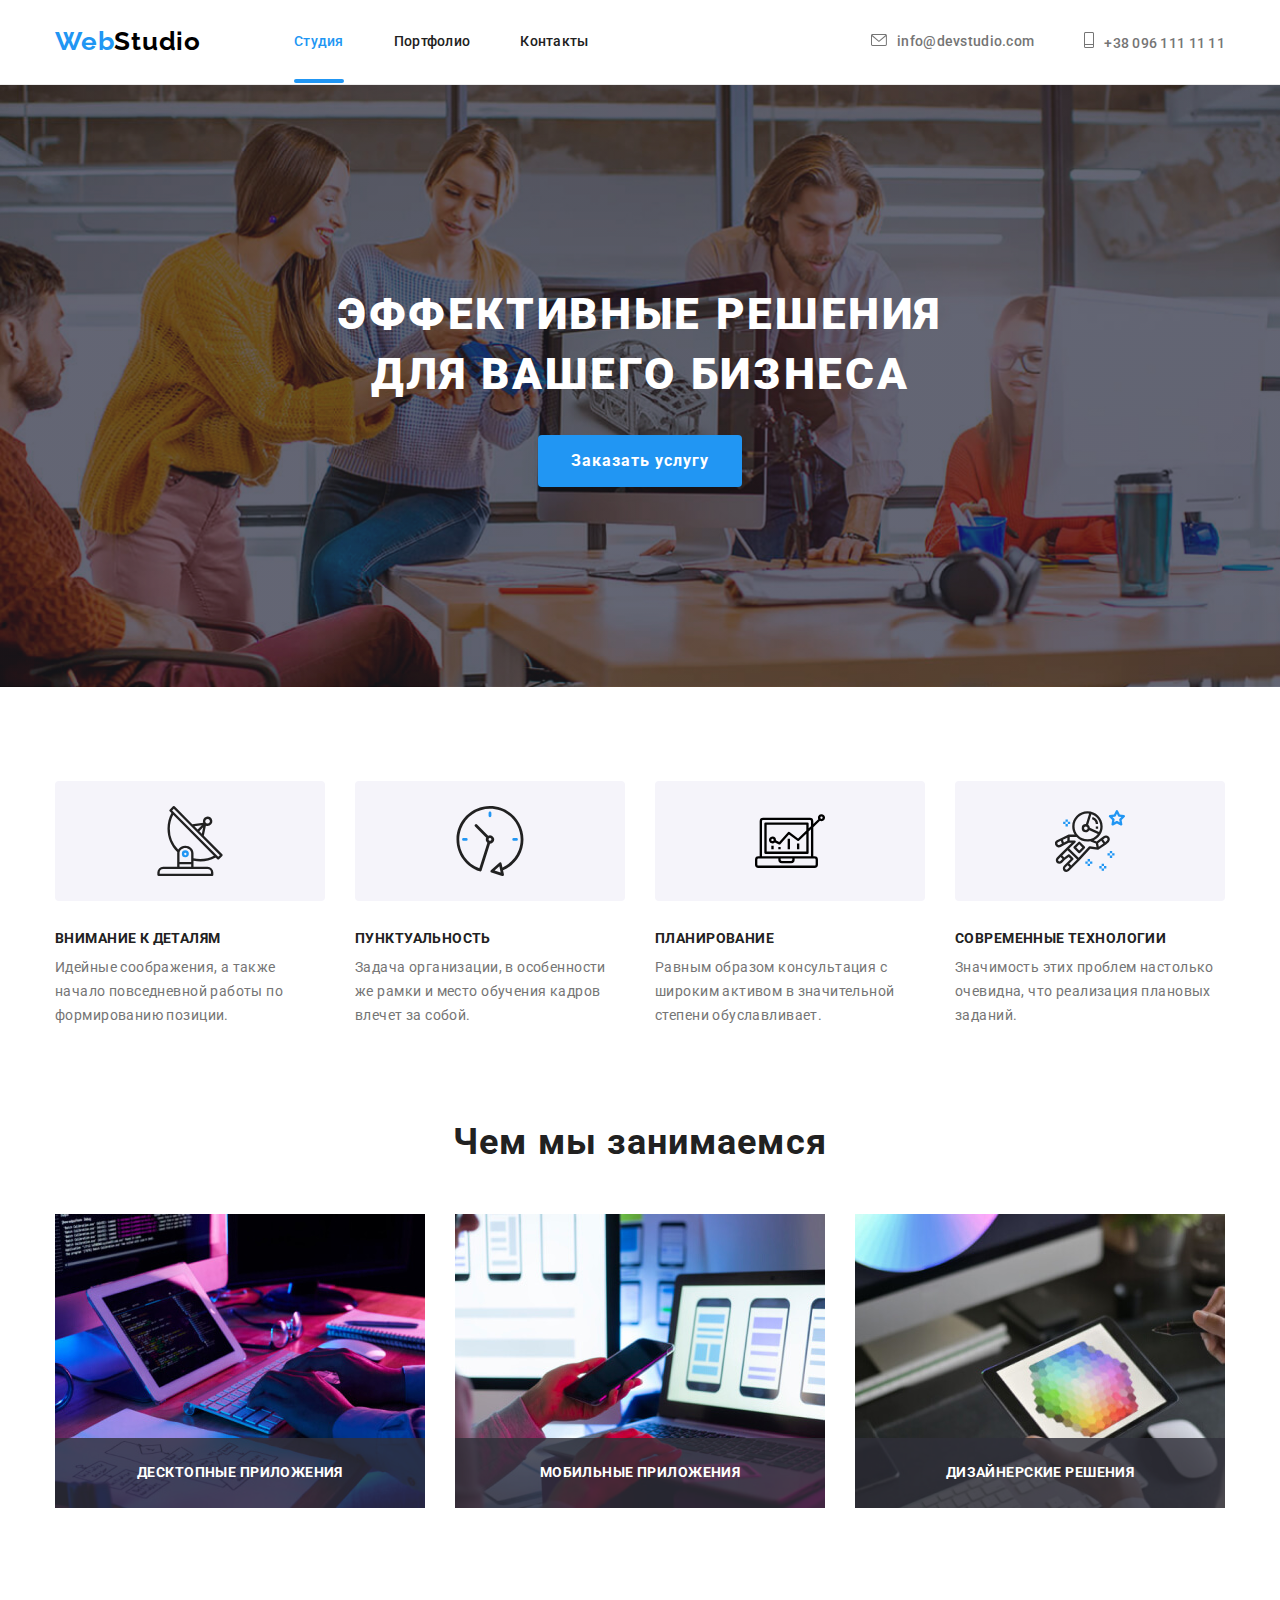
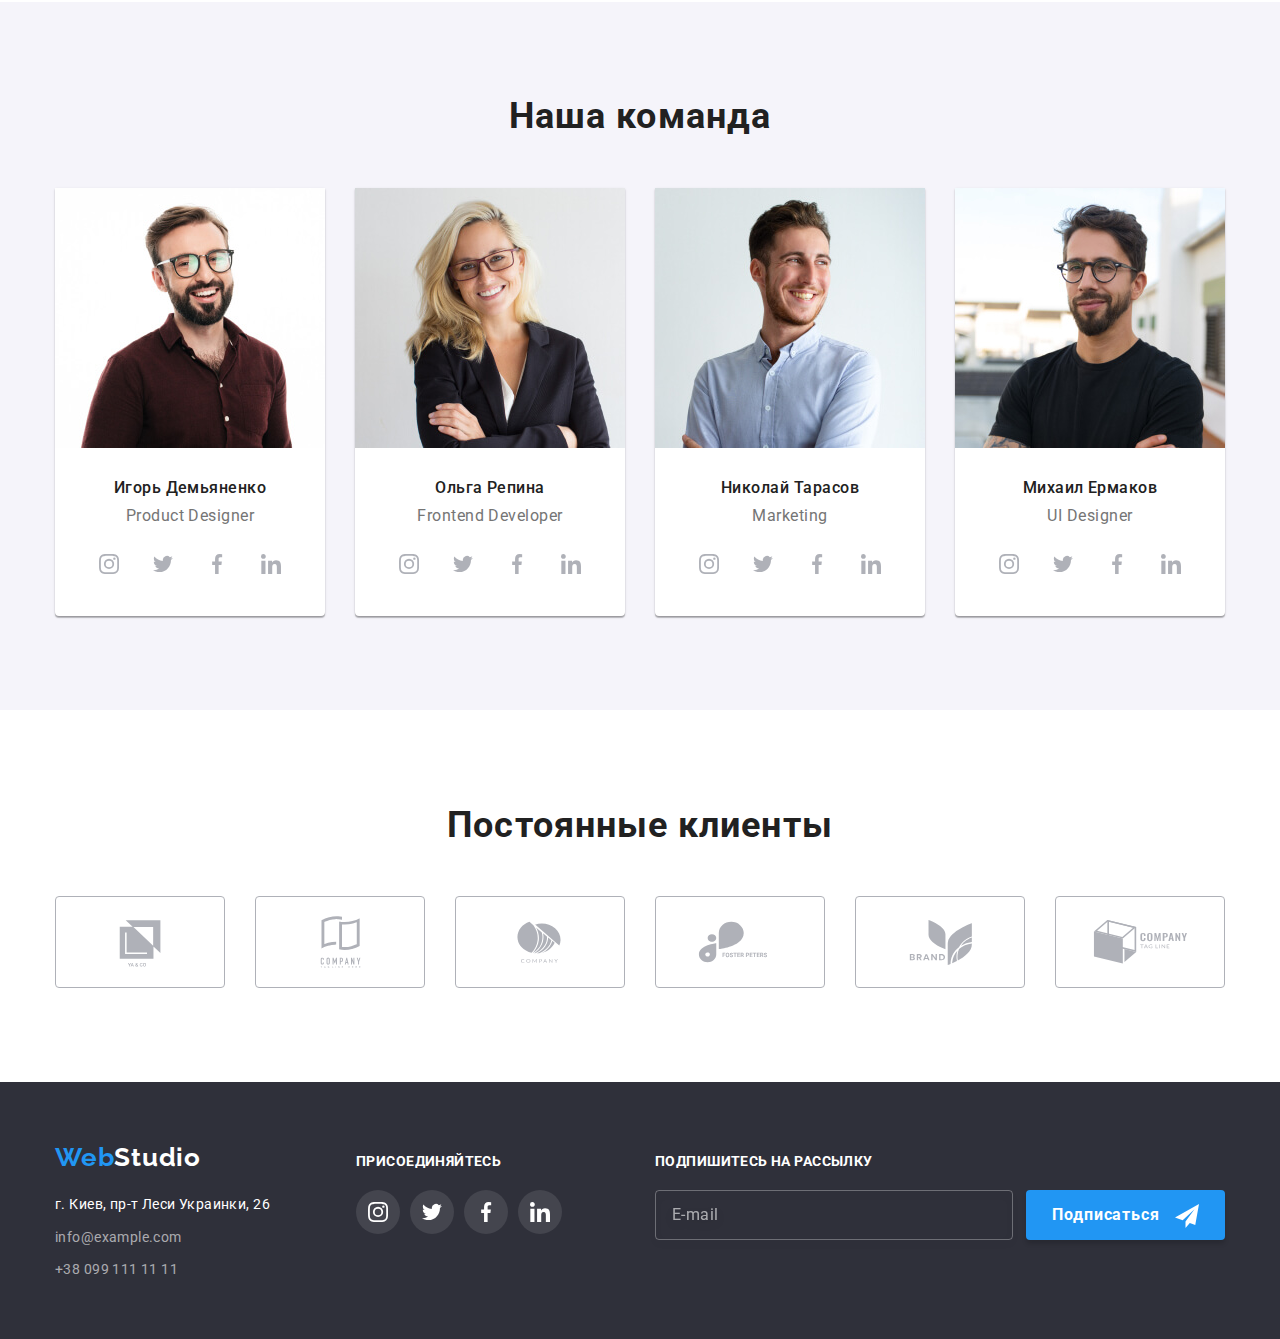
==== index.html @ 51a6082e "Initial commit" ====
<!DOCTYPE html>
<html lang="ru">
  <head>
    <meta charset="UTF-8" />
    <meta http-equiv="X-UA-Compatible" content="IE=edge" />
    <meta name="viewport" content="width=device-width, initial-scale=1.0" />
    <title>Web Studio Главная</title>
    <link
      rel="stylesheet"
      href="https://cdnjs.cloudflare.com/ajax/libs/modern-normalize/1.1.0/modern-normalize.min.css"
    />
    <link
      href="https://fonts.googleapis.com/css2?family=Raleway:wght@700&family=Roboto:wght@400;500;700;900&display=swap"
      rel="stylesheet"
    />
    <link rel="stylesheet" href="./css/styles.css" />
  </head>

  <body class="page">
    <!-- Header -->
    <header class="page-header">
      <div class="container">
        <nav class="header-nav">
          <a href="./index.html" class="logo"
            ><span class="logo-web">Web</span>Studio</a
          >
          <ul class="site-nav list">
            <li class="item">
              <!-- <div class="this-page"> -->
              <a href="./index.html" class="link current">Студия</a>
              <!-- </div> -->
            </li>
            <li class="item">
              <a href="./portfolio.html" class="link">Портфолио</a>
            </li>
            <li class="item"><a href="" class="link">Контакты</a></li>
          </ul>
        </nav>

        <ul class="auth-nav list">
          <li class="item">
            <a href="mailto:info@devstudio.com" class="link">
              <svg class="mail-icon" width="16" height="12">
                <use href="./images/symbol-defs.svg#icon-mail"></use></svg
              >info@devstudio.com</a
            >
          </li>
          <li class="item">
            <a href="tel:+380961111111" class="link"
              ><svg class="phone-icon" width="10" height="16">
                <use href="./images/symbol-defs.svg#icon-phone"></use></svg
              >+38 096 111 11 11</a
            >
          </li>
        </ul>
      </div>
    </header>

    <main>
      <!-- Шапка -->
      <section class="section-page section">
        <div class="container">
          <h1 class="page-title">
            Эффективные решения <br />
            для вашего бизнеса
          </h1>
          <button type="button" class="btn" data-modal-open>
            Заказать услугу
          </button>
        </div>
      </section>

      <!-- Особенности -->
      <section class="features section">
        <div class="container">
          <h2 class="hidden">Особенности</h2>
          <ul class="features-list">
            <li class="features-item">
              <div class="icon">
                <svg class="features-icon" width="70" height="70">
                  <use href="./images/symbol-defs.svg#icon-antenna"></use>
                </svg>
              </div>
              <h3 class="feature-title">Внимание к деталям</h3>
              <p class="feature-text">
                Идейные соображения, а также начало повседневной работы по
                формированию позиции.
              </p>
            </li>
            <li class="features-item">
              <div class="icon">
                <svg class="features-icon" width="70" height="70">
                  <use href="./images/symbol-defs.svg#icon-clock"></use>
                </svg>
              </div>
              <h3 class="feature-title">Пунктуальность</h3>
              <p class="feature-text">
                Задача организации, в особенности же рамки и место обучения
                кадров влечет за собой.
              </p>
            </li>
            <li class="features-item">
              <div class="icon">
                <svg class="features-icon" width="70" height="70">
                  <use href="./images/symbol-defs.svg#icon-diagram"></use>
                </svg>
              </div>
              <h3 class="feature-title">Планирование</h3>
              <p class="feature-text">
                Равным образом консультация с широким активом в значительной
                степени обуславливает.
              </p>
            </li>
            <li class="features-item">
              <div class="icon">
                <svg class="features-icon" width="70" height="70">
                  <use href="./images/symbol-defs.svg#icon-astronaut"></use>
                </svg>
              </div>
              <h3 class="feature-title">Современные технологии</h3>
              <p class="feature-text">
                Значимость этих проблем настолько очевидна, что реализация
                плановых заданий.
              </p>
            </li>
          </ul>
        </div>
      </section>

      <!-- Чем мы занимаемся -->
      <section class="work section">
        <div class="container">
          <h2 class="section-title">Чем мы занимаемся</h2>
          <ul class="work-list">
            <li class="work-item">
              <img
                src="./images/box1.jpg"
                alt="пишем код"
                width="370"
                height="294"
              />
              <div class="work-text">
                <p>Десктопные приложения</p>
              </div>
            </li>
            <li class="work-item">
              <img
                src="./images/box2.jpg"
                alt="сидим в телефоне"
                width="370"
                height="294"
              />
              <div class="work-text">
                <p>Мобильные приложения</p>
              </div>
            </li>
            <li class="work-item">
              <img
                src="./images/box3.jpg"
                alt="рисуем"
                width="370"
                height="294"
              />
              <div class="work-text">
                <p>Дизайнерские решения</p>
              </div>
            </li>
          </ul>
        </div>
      </section>

      <!-- Наша команда -->
      <section class="team section">
        <div class="container">
          <h2 class="section-title">Наша команда</h2>
          <ul class="team-list">
            <li class="team-item">
              <img
                src="./images/igor.jpg"
                alt="Игорь Демьяненко"
                width="270"
                height="260"
              />
              <h3 class="team-title">Игорь Демьяненко</h3>
              <p class="team-text">Product Designer</p>
              <ul class="social-links">
                <li class="social-network">
                  <a class="social-network-link" href=""
                    ><svg class="social-icon" width="20" height="20">
                      <use
                        href="./images/symbol-defs.svg#icon-instagram"
                      ></use></svg
                  ></a>
                </li>
                <li class="social-network">
                  <a class="social-network-link" href=""
                    ><svg class="social-icon" width="20" height="20">
                      <use
                        href="./images/symbol-defs.svg#icon-twitter"
                      ></use></svg
                  ></a>
                </li>
                <li class="social-network">
                  <a class="social-network-link" href=""
                    ><svg class="social-icon" width="20" height="20">
                      <use
                        href="./images/symbol-defs.svg#icon-facebook"
                      ></use></svg
                  ></a>
                </li>
                <li class="social-network">
                  <a class="social-network-link" href=""
                    ><svg class="social-icon" width="20" height="20">
                      <use
                        href="./images/symbol-defs.svg#icon-linkedin"
                      ></use></svg
                  ></a>
                </li>
              </ul>
            </li>
            <li class="team-item">
              <img
                src="./images/olga.jpg"
                alt="Ольга Репина"
                width="270"
                height="260"
              />
              <h3 class="team-title">Ольга Репина</h3>
              <p class="team-text">Frontend Developer</p>
              <ul class="social-links">
                <li class="social-network">
                  <a class="social-network-link" href=""
                    ><svg class="social-icon" width="20" height="20">
                      <use
                        href="./images/symbol-defs.svg#icon-instagram"
                      ></use></svg
                  ></a>
                </li>
                <li class="social-network">
                  <a class="social-network-link" href=""
                    ><svg class="social-icon" width="20" height="20">
                      <use
                        href="./images/symbol-defs.svg#icon-twitter"
                      ></use></svg
                  ></a>
                </li>
                <li class="social-network">
                  <a class="social-network-link" href=""
                    ><svg class="social-icon" width="20" height="20">
                      <use
                        href="./images/symbol-defs.svg#icon-facebook"
                      ></use></svg
                  ></a>
                </li>
                <li class="social-network">
                  <a class="social-network-link" href=""
                    ><svg class="social-icon" width="20" height="20">
                      <use
                        href="./images/symbol-defs.svg#icon-linkedin"
                      ></use></svg
                  ></a>
                </li>
              </ul>
            </li>
            <li class="team-item">
              <img
                src="./images/nikolay.jpg"
                alt="Николай Тарасов"
                width="270"
                height="260"
              />
              <h3 class="team-title">Николай Тарасов</h3>
              <p class="team-text">Marketing</p>
              <ul class="social-links">
                <li class="social-network">
                  <a class="social-network-link" href=""
                    ><svg class="social-icon" width="20" height="20">
                      <use
                        href="./images/symbol-defs.svg#icon-instagram"
                      ></use></svg
                  ></a>
                </li>
                <li class="social-network">
                  <a class="social-network-link" href=""
                    ><svg class="social-icon" width="20" height="20">
                      <use
                        href="./images/symbol-defs.svg#icon-twitter"
                      ></use></svg
                  ></a>
                </li>
                <li class="social-network">
                  <a class="social-network-link" href=""
                    ><svg class="social-icon" width="20" height="20">
                      <use
                        href="./images/symbol-defs.svg#icon-facebook"
                      ></use></svg
                  ></a>
                </li>
                <li class="social-network">
                  <a class="social-network-link" href=""
                    ><svg class="social-icon" width="20" height="20">
                      <use
                        href="./images/symbol-defs.svg#icon-linkedin"
                      ></use></svg
                  ></a>
                </li>
              </ul>
            </li>
            <li class="team-item">
              <img
                src="./images/mihail.jpg"
                alt="Михаил Ермаков"
                width="270"
                height="260"
              />
              <h3 class="team-title">Михаил Ермаков</h3>
              <p class="team-text">UI Designer</p>
              <ul class="social-links">
                <li class="social-network">
                  <a class="social-network-link" href=""
                    ><svg class="social-icon" width="20" height="20">
                      <use
                        href="./images/symbol-defs.svg#icon-instagram"
                      ></use></svg
                  ></a>
                </li>
                <li class="social-network">
                  <a class="social-network-link" href=""
                    ><svg class="social-icon" width="20" height="20">
                      <use
                        href="./images/symbol-defs.svg#icon-twitter"
                      ></use></svg
                  ></a>
                </li>
                <li class="social-network">
                  <a class="social-network-link" href=""
                    ><svg class="social-icon" width="20" height="20">
                      <use
                        href="./images/symbol-defs.svg#icon-facebook"
                      ></use></svg
                  ></a>
                </li>
                <li class="social-network">
                  <a class="social-network-link" href=""
                    ><svg class="social-icon" width="20" height="20">
                      <use
                        href="./images/symbol-defs.svg#icon-linkedin"
                      ></use></svg
                  ></a>
                </li>
              </ul>
            </li>
          </ul>
        </div>
      </section>

      <!-- Постоянные клиенты -->
      <section class="client-section section">
        <h2 class="client-title">Постоянные клиенты</h2>
        <div class="container">
          <ul class="client-list">
            <li class="client-item">
              <a class="client-link" href=""
                ><svg class="client-icon" width="106" height="60">
                  <use href="./images/symbol-defs.svg#icon-company1"></use></svg
              ></a>
            </li>
            <li class="client-item">
              <a class="client-link" href=""
                ><svg class="client-icon" width="106" height="60">
                  <use href="./images/symbol-defs.svg#icon-company2"></use></svg
              ></a>
            </li>
            <li class="client-item">
              <a class="client-link" href=""
                ><svg class="client-icon" width="106" height="60">
                  <use href="./images/symbol-defs.svg#icon-company3"></use></svg
              ></a>
            </li>
            <li class="client-item">
              <a class="client-link" href=""
                ><svg class="client-icon" width="106" height="60">
                  <use href="./images/symbol-defs.svg#icon-company4"></use></svg
              ></a>
            </li>
            <li class="client-item">
              <a class="client-link" href=""
                ><svg class="client-icon" width="106" height="60">
                  <use href="./images/symbol-defs.svg#icon-company5"></use></svg
              ></a>
            </li>
            <li class="client-item">
              <a class="client-link" href=""
                ><svg class="client-icon" width="106" height="60">
                  <use href="./images/symbol-defs.svg#icon-company6"></use></svg
              ></a>
            </li>
          </ul>
        </div>
      </section>
    </main>

    <!-- Подвал -->
    <footer class="footer">
      <div class="container">
        <div class="footer-adress">
          <div class="footer-adress-flex">
            <a href="./index.html" class="footer-logo"
              ><span class="footer-web">Web</span>Studio</a
            >
            <address>
              <ul class="adress list">
                <li class="footer-item">
                  <a
                    href="https://goo.gl/maps/uQ3FQytNNfjHDWSS6"
                    class="adress-link"
                    target="_blank"
                    >г. Киев, пр-т Леси Украинки, 26</a
                  >
                </li>
                <li class="footer-item">
                  <a href="mailto:info@example.com" class="contact-link"
                    >info@example.com
                  </a>
                </li>
                <li class="footer-item">
                  <a href="tel:+380991111111" class="contact-link"
                    >+38 099 111 11 11</a
                  >
                </li>
              </ul>
            </address>
          </div>
          <!-- Соцсети -->
          <div class="footer-social-network">
            <p class="footer-social-text">Присоединяйтесь</p>
            <ul class="footer-social-list">
              <li class="footer-social-item">
                <a class="footer-social-link" href=""
                  ><svg class="footer-social-icon" width="20" height="20">
                    <use
                      href="./images/symbol-defs.svg#icon-instagram"
                    ></use></svg
                ></a>
              </li>
              <li class="footer-social-item">
                <a class="footer-social-link" href=""
                  ><svg class="footer-social-icon" width="20" height="20">
                    <use
                      href="./images/symbol-defs.svg#icon-twitter"
                    ></use></svg
                ></a>
              </li>
              <li class="footer-social-item">
                <a class="footer-social-link" href=""
                  ><svg class="footer-social-icon" width="20" height="20">
                    <use
                      href="./images/symbol-defs.svg#icon-facebook"
                    ></use></svg
                ></a>
              </li>
              <li class="footer-social-item">
                <a class="footer-social-link" href=""
                  ><svg class="footer-social-icon" width="20" height="20">
                    <use
                      href="./images/symbol-defs.svg#icon-linkedin"
                    ></use></svg
                ></a>
              </li>
            </ul>
          </div>
          <!-- Подписка -->
          <div class="footer-subscription">
            <p class="footer-subscription-text">Подпишитесь на рассылку</p>
            <form class="footer-subscription-form" name="subscription_form">
              <label>
                <input
                  class="footer-subscription-email"
                  type="email"
                  name="email"
                  placeholder="E-mail"
                />
              </label>
              <button class="footer-subscription-btn button" type="submit">
                Подписаться
                <svg class="icon-subscribe" width="24" height="24">
                  <use
                    href="./images/modalka-icons.svg#icon-icon-subscribe"
                  ></use>
                </svg>
              </button>
            </form>
          </div>
        </div>
      </div>
    </footer>
    <!-- Модальное окно -->
    <div class="backdrop is-hidden" data-modal>
      <div class="modal">
        <button type="button" class="modal-btn" data-modal-close>
          <svg class="close-button" width="11" height="11">
            <use href="./images/symbol-defs-modal.svg#icon-modal-close"></use>
          </svg>
        </button>
        <!-- Контент модального окна -->
        <div class="modal-content">
          <h2 class="modal-content-title">
            Оставьте свои данные, мы вам перезвоним
          </h2>
          <form class="form-modal" name="signup_form">
            <label class="form-label">
              <span class="form-title">Имя</span>
              <div class="form-field">
                <input class="form-input" type="text" name="name" />
                <svg class="icon-input" width="18" height="18">
                  <use href="./images/modalka-icons.svg#icon-person"></use>
                </svg>
              </div>
            </label>
            <label class="form-label">
              <span class="form-title">Телефон</span>
              <div class="form-field">
                <input class="form-input" type="tel" name="phone" />
                <svg class="icon-input" width="18" height="18">
                  <use href="./images/modalka-icons.svg#icon-telephone"></use>
                </svg>
              </div>
            </label>
            <label class="form-label">
              <span class="form-title">Почта</span>
              <div class="form-field">
                <input class="form-input" type="email" name="email" />
                <svg class="icon-input" width="18" height="18">
                  <use href="./images/modalka-icons.svg#icon-email"></use>
                </svg>
              </div>
            </label>
            <label class="form-label comment">
              <span class="form-title">Комментарий</span>
              <div class="form-field">
                <textarea
                  class="form-input textarea"
                  name="comment"
                  placeholder="Введите текст"
                ></textarea>
              </div>
            </label>
            <label class="form-accept accept">
              <input
                class="checkbox visually-hidden"
                type="checkbox"
                name="accept"
              />
              <span class="fake">
                <svg class="checkbox-icon" width="16" height="15">
                  <use href="./images/modalka-icons.svg#icon-icon-check"></use>
                </svg>
              </span>

              <span class="agreement-form"
                >Соглашаюсь с рассылкой и принимаю
                <a class="agreement-link" href="">Условия договора</a></span
              >
            </label>
            <button class="form-button button" type="submit">Отправить</button>
          </form>
        </div>
      </div>
    </div>

    <!-- Скрипт для модального окна -->
    <script src="./js/modal.js"></script>
  </body>
</html>
---- css/styles.css ----
:root {
  --primery-text-color: #212121;
  --title-text-color: #757575;
  --accent-text: #2196f3;
  --primary-white-color: #ffffff;
  --secondary-bc-color: #2f303a;
  --bc-color-team-and-filter: #f5f4fa;
  --border-color: #eeeeee;
  --border-bottom-header-color: #ececec;
  --contact-link-footer: rgba(255, 255, 255, 0.6);
  --color-web-studio: #000000;
}

/* Глобальный сброс margin and padding */
h1,
h2,
h3,
h4,
h5,
h6,
ul,
p {
  padding: 0;
  margin: 0;
}

/* Убираем точки рядом со списками */
ul {
  list-style: none;
}

img {
  display: block;
  max-width: 100%;
  height: auto;
}

a {
  text-decoration: none;
}

.page {
  font-family: "Roboto", sans-serif;
  background-color: var(--primary-white-color);
  color: var(--primery-text-color);
}

.container {
  width: 1200px;
  padding-left: 15px;
  padding-right: 15px;
  margin-left: auto;
  margin-right: auto;
}

.page-header {
  border-bottom: 1px solid var(--border-bottom-header-color);
}

.page-header .container {
  display: flex;
  justify-content: space-between;
}

.list {
  list-style: none;
}

.section {
  padding-top: 94px;
  padding-bottom: 94px;
}

/* Лого сайта*/
.logo {
  padding-top: 24px;
  padding-bottom: 25px;
  margin-right: 93px;
  align-items: center;

  font-family: "Raleway";
  font-weight: 700;
  font-size: 26px;
  line-height: 1.19;
  letter-spacing: 0.03em;
  color: var(--color-web-studio);
  text-decoration: none;
  text-align: center;
}

.logo-web {
  color: var(--accent-text);
}

/* Навигация сайта */
.link {
  font-weight: 500;
  font-size: 14px;
  line-height: 1.14;
  letter-spacing: 0.02em;
  text-decoration: none;
}

.site-nav {
  display: flex;
}

.site-nav .link {
  color: var(--primery-text-color);
}

.site-nav .link:hover,
.site-nav .link:focus {
  color: var(--accent-text);
  fill: var(--accent-text);
}

.site-nav .link.current {
  color: var(--accent-text);
}

/* .this-page {
  position: relative;
  display: block;
} */
.site-nav .item {
  position: relative;
}

.link.current::after {
  /* display: inline-block; */
  content: "";
  position: absolute;
  background-color: var(--accent-text);
  bottom: -1px;
  left: 0px;
  width: 100%;
  height: 4px;
  border-radius: 2px;
}

/* Auth-nav */
.auth-nav .link {
  color: var(--title-text-color);
  fill: var(--title-text-color);
}

.auth-nav {
  margin-left: auto;
}

.auth-nav .link:hover,
.auth-nav .link:focus {
  color: var(--accent-text);
  fill: var(--accent-text);
}

.header-nav,
.auth-nav {
  display: flex;
  align-items: center;
}

.site-nav .link,
.auth-nav .link {
  display: block;
  padding-top: 32px;
  padding-bottom: 32px;
  transition: color 250ms cubic-bezier(0.4, 0, 0.2, 1);
}

.site-nav .item:not(:last-child),
.auth-nav .item:not(:last-child) {
  margin-right: 50px;
}

.mail-icon {
  margin-right: 10px;
  content: "";
  height: 100%;
  background-size: contain;
  align-items: center;
  justify-content: center;
}

.phone-icon {
  margin-right: 10px;
  content: "";
  height: 100%;
  background-size: contain;
  align-items: center;
  justify-content: center;
}

/* Шапка */
.section-page {
  min-height: 600px;
  padding-top: 200px;
  padding-bottom: 200px;
  margin-left: auto;
  margin-right: auto;
  display: flex;
  align-items: center;

  background-image: linear-gradient(rgba(47, 48, 58, 0.4),
      rgba(47, 48, 58, 0.4)),
    url("../images/hero.jpg");
  background-size: cover;
  background-repeat: no-repeat;
  background-position: center;

  background-color: var(--secondary-bc-color);
  text-align: center;
}

/* .section-page.section {
  padding-top: 0;
  padding-bottom: 0;
  display: flex;
  align-items: center;
} */

.page-title {
  margin-bottom: 30px;
  margin-left: auto;
  margin-right: auto;
  max-width: 696px;
  font-weight: 900;
  font-size: 44px;
  line-height: 1.36;
  text-align: center;
  letter-spacing: 0.06em;
  text-transform: uppercase;
  color: var(--primary-white-color);
}

/* Кнопка */
button {
  font-family: inherit;
  cursor: pointer;
}

.btn {
  padding: 10px 32px;
  display: inline-block;
  border: 1px solid transparent;
  border-radius: 4px;
  align-items: center;

  font-weight: 700;
  font-size: 16px;
  line-height: 1.87;
  text-align: center;
  letter-spacing: 0.06em;
  color: var(--primary-white-color);
  background-color: var(--accent-text);
  box-shadow: 0px 4px 4px rgba(0, 0, 0, 0.15);

  transition: background-color 250ms cubic-bezier(0.4, 0, 0.2, 1),
    color 250ms cubic-bezier(0.4, 0, 0.2, 1),
    box-shadow 250ms cubic-bezier(0.4, 0, 0.2, 1);
}

.btn:hover,
.btn:focus {
  background-color: var(--primary-white-color);
  color: var(--accent-text);
}

/* Modal */

.backdrop {
  position: fixed;
  width: 100vw;
  height: 100vh;

  background-color: rgba(0, 0, 0, 0.2);
  visibility: visible;

  top: 0;
  left: 0;
  transform: scale(1);
  transition: opacity 250ms cubic-bezier(0.4, 0, 0.2, 1),
    visibility 250ms cubic-bezier(0.4, 0, 0.2, 1);
}

.backdrop.is-hidden {
  visibility: hidden;
  opacity: 0;
  pointer-events: none;
}

.backdrop.is-hidden .modal {
  transform: translate(-50%, -50%) scale(0);
}

.modal {
  position: absolute;
  left: 50%;
  top: 50%;
  transform: translate(-50%, -50%) scale(1);
  max-width: 528px;
  max-height: 581px;
  padding: 40px;
  background-color: var(--primary-white-color);
  box-shadow: 0px 1px 3px rgba(0, 0, 0, 0.12), 0px 1px 1px rgba(0, 0, 0, 0.14),
    0px 2px 1px rgba(0, 0, 0, 0.2);
  border-radius: 4px;
  transition: opacity 250ms cubic-bezier(0.4, 0, 0.2, 1),
    transform 250ms cubic-bezier(0.4, 0, 0.2, 1);
}

.modal-btn {
  position: absolute;
  display: flex;
  width: 30px;
  height: 30px;
  align-items: center;
  justify-content: center;
  border: 1px solid rgba(0, 0, 0, 0.1);
  border-radius: 50%;
  padding: 0;
  background-color: transparent;
  right: 8px;
  top: 8px;
  cursor: pointer;
}

.close-button {
  display: block;
  width: 18px;
  height: 18px;
}

.close-button:hover,
.close-button:focus {
  fill: var(--accent-text);
}

/* Контент модального окна */
.visually-hidden {
  position: absolute;
  white-space: nowrap;
  width: 1px;
  height: 1px;
  overflow: hidden;
  border: 0;
  padding: 0;
  clip: rect(0 0 0 0);
  clip-path: inset(50%);
  margin: -1px;
}

.modal-content-title {
  font-weight: 700;
  font-size: 20px;
  line-height: 1.15;
  text-align: center;
  letter-spacing: 0.03em;
  color: var(--primery-text-color);
  margin-bottom: 12px;
}

.form-title {
  display: block;
  margin-bottom: 4px;
  font-weight: 400;
  font-size: 12px;
  line-height: 1.16;
  letter-spacing: 0.01em;
  color: var(--title-text-color);
}

.form-label {
  position: relative;
  display: block;
  margin-bottom: 10px;
  font-size: 14px;
}

.form-field {
  position: relative;
}

.form-field .form-input {
  width: 100%;
  height: 40px;
  color: inherit;
  border: 1px solid rgba(33, 33, 33, 0.2);
  border-radius: 4px;
  outline: none;
  padding-left: 42px;
}

.form-input:hover,
.form-input:focus {
  border-color: var(--accent-text);
}

.form-input:hover+.icon-input,
.form-input:focus+.icon-input {
  fill: var(--accent-text);
}

.icon-input {
  position: absolute;
  top: 50%;
  left: 12px;
  transform: translateY(-50%);
  fill: #212121;
}

.form-input.textarea {
  padding: 12px 16px;
}

.textarea {
  min-height: 120px;
  padding: 12px 16px;
  resize: none;
}

.form-label.comment {
  margin-bottom: 20px;
}

.textarea::placeholder {
  font-weight: 400;
  font-size: 12px;
  line-height: 1.16;
  letter-spacing: 0.01em;
  color: rgba(117, 117, 117, 0.5);
}

.agreement-form {
  font-weight: 400;
  font-size: 14px;
  line-height: 1.71;
  color: #757575;
  margin-left: 4px;
  /* margin-right: 4px; */
}

.form-accept {
  position: relative;
  display: block;
  margin-left: 15px;
}

.agreement-link {
  font-weight: 400;
  font-size: 14px;
  line-height: 1.71;
  color: var(--accent-text);
  text-decoration: underline;
}

.form-button {
  display: flex;
  align-items: center;
  justify-content: center;

  width: 200px;
  height: 50px;
  background-color: #2196f3;
  box-shadow: 0px 4px 4px rgba(0, 0, 0, 0.15);
  border-radius: 4px;
  border: 1px solid transparent;
  margin: 0 auto;
  padding: 10px 55px;
  font-weight: 700;
  font-size: 16px;
  line-height: 1.87;
  align-items: center;
  text-align: center;
  letter-spacing: 0.06em;
  color: var(--primary-white-color);
  margin-top: 30px;
  transition: background-color 250ms cubic-bezier(0.4, 0, 0.2, 1);
}

.form-button:hover,
.form-button:focus {
  background-color: #188ce8;
}

.fake {
  display: inline-flex;
  width: 16px;
  height: 15px;
  background-color: var(--primary-white-color);
  border: 2px solid var(--color-web-studio);
  border-radius: 2px;
  justify-content: center;
  align-items: center;
  transition: background-color 250ms cubic-bezier(0.4, 0, 0.2, 1),
    border 250ms cubic-bezier(0.4, 0, 0.2, 1);
}

.checkbox:checked+.fake {
  background-color: var(--accent-text);
  border: 2px solid var(--accent-text);
}

.checkbox-icon {
  fill: var(--primary-white-color);
  border-radius: 2px;
  transition: background-color 250ms cubic-bezier(0.4, 0, 0.2, 1),
    fill 250ms cubic-bezier(0.4, 0, 0.2, 1);
}

.checkbox:checked+.checkbox-icon {
  background-color: var(--accent-text);
  border-color: var(--accent-text);
  fill: var(--primary-white-color);
  border-width: 2px;
}

/* Особенности */
.features {
  padding-bottom: 0;
}

.hidden {
  /* display: none; */
  position: absolute;
  white-space: nowrap;
  width: 1px;
  height: 1px;
  overflow: hidden;
  border: 0;
  padding: 0;
  clip: rect(0 0 0 0);
  clip-path: inset(50%);
  margin: -1px;
}

.features-list {
  display: flex;
}

.features-item {
  max-width: 270px;
}

.features-item:not(:last-child) {
  margin-right: 30px;
}

.feature-title {
  margin-bottom: 10px;

  font-weight: 700;
  font-size: 14px;
  line-height: 1.14;
  letter-spacing: 0.03em;
  text-transform: uppercase;
  color: var(--primery-text-color);
}

.feature-text {
  font-weight: 400;
  font-size: 14px;
  line-height: 1.71;
  letter-spacing: 0.03em;
  color: var(--title-text-color);
}

.icon {
  display: flex;
  align-items: center;
  justify-content: center;
  width: 270px;
  height: 120px;
  background-color: #f5f4fa;
  margin-bottom: 30px;
  border-radius: 4px;
}

/* Чем мы занимаемся */
.work {
  align-items: center;
}

.work-list {
  display: flex;
  justify-content: space-around;
}

.work-item:not(:last-child) {
  margin-right: 30px;
}

.section-title {
  margin-bottom: 50px;

  font-weight: 700;
  font-size: 36px;
  line-height: 1.16;
  text-align: center;
  letter-spacing: 0.03em;
  color: var(--primery-text-color);
}

.work-item {
  position: relative;
}

.work-text {
  position: absolute;
  display: flex;
  align-items: center;
  justify-content: center;
  padding-top: 27px;
  padding-bottom: 27px;

  left: 0;
  bottom: 0;

  width: 100%;
  height: 70px;

  font-weight: 700;
  font-size: 14px;
  line-height: 1.14;
  text-align: center;
  letter-spacing: 0.03em;
  text-transform: uppercase;
  color: var(--primary-white-color);
  background: rgba(47, 48, 58, 0.8);
}

/* Команда */
.team {
  background-color: var(--bc-color-team-and-filter);
}

.team-list {
  display: flex;
}

.team-item:not(:last-child) {
  margin-right: 30px;
}

.team-item {
  padding-bottom: 30px;
  background-color: var(--primary-white-color);
  box-shadow: 0px 1px 3px rgba(0, 0, 0, 0.12), 0px 1px 1px rgba(0, 0, 0, 0.14),
    0px 2px 1px rgba(0, 0, 0, 0.2);
  border-radius: 0px 0px 4px 4px;
}

.team-title {
  margin-top: 30px;
  margin-bottom: 10px;

  font-weight: 500;
  font-size: 16px;
  line-height: 1.19;
  text-align: center;
  letter-spacing: 0.03em;
  color: var(--primery-text-color);
}

.team-text {
  font-weight: 400;
  font-size: 16px;
  line-height: 1.18;
  text-align: center;
  letter-spacing: 0.03em;
  color: var(--title-text-color);
}

.social-links {
  display: flex;
  justify-content: center;
  margin-top: 16px;
}

.social-network {
  width: 44px;
  height: 44px;
}

.social-icon {
  display: block;
  fill: currentColor;
}

.social-links .social-network:not(:last-child) {
  margin-right: 10px;
}

.social-network-link {
  display: flex;
  width: 44px;
  height: 44px;
  border-radius: 50%;
  height: 100%;
  background-color: var(--primary-white-color);
  color: #afb1b8;
  justify-content: center;
  align-items: center;
  transition: background-color 250ms cubic-bezier(0.4, 0, 0.2, 1),
    fill 250ms cubic-bezier(0.4, 0, 0.2, 1);
}

.social-network-link:hover,
.social-network-link:focus {
  background-color: var(--accent-text);
  color: #ffffff;
}

/* Clients */
.client-title {
  margin-bottom: 50px;
  font-weight: 700;
  font-size: 36px;
  line-height: 1.17;
  text-align: center;
  letter-spacing: 0.03em;
  color: var(--primery-text-color);
}

.client-list {
  display: flex;
  justify-content: space-between;
  align-items: center;
}

.client-item {
  width: 170px;
  height: 92px;
}

.client-item:not(:last-child) {
  margin-right: 30px;
}

.client-link {
  padding: 16px 32px;
  display: block;
  width: 170px;
  height: 92px;
  color: #afb1b8;
  border: 1px solid #afb1b8;
  border-radius: 4px;

  transition: background-color 250ms cubic-bezier(0.4, 0, 0.2, 1),
    fill 250ms cubic-bezier(0.4, 0, 0.2, 1),
    border 250ms cubic-bezier(0.4, 0, 0.2, 1);
}

.client-link:hover,
.client-link:focus {
  color: var(--accent-text);
  border-color: var(--accent-text);
}

.client-icon {
  fill: currentColor;
}

/* PORTFOLIO */
.portfolio {
  background-color: var(--primary-white-color);
}

.filters {
  display: flex;
  justify-content: center;
  margin-bottom: 50px;
}

.filter-item:not(:last-child) {
  margin-right: 8px;
}

.filter-button {
  padding: 6px 22px;
  display: inline-block;
  min-width: 73px;
  border-radius: 4px;
  border: none;

  font-family: "Roboto", sans-serif;
  font-weight: 500;
  font-size: 16px;
  line-height: 1.63;
  letter-spacing: 0.03em;
  background-color: var(--bc-color-team-and-filter);
  color: var(--primery-text-color);
  transition: background-color 250ms cubic-bezier(0.4, 0, 0.2, 1),
    color 250ms cubic-bezier(0.4, 0, 0.2, 1),
    box-shadow 250ms cubic-bezier(0.4, 0, 0.2, 1);
}

.filter-button:hover,
.filter-button:focus {
  background-color: var(--accent-text);
  color: var(--primary-white-color);
}

.portfolio-work {
  display: flex;
  flex-wrap: wrap;
}

.portfolio-work-item:not(:nth-child(3n)) {
  margin-right: 30px;
}

.portfolio-work-item:not(:nth-last-child(-n + 3)) {
  margin-bottom: 30px;
}

.portfolio-work-item:focus,
.portfolio-work-item:hover {
  box-shadow: 0px 1px 1px rgba(0, 0, 0, 0.12), 0px 4px 4px rgba(0, 0, 0, 0.06),
    1px 4px 6px rgba(0, 0, 0, 0.16);
  color: #000000;
}

.portfolio-work-link {
  color: inherit;
}

.portfolio-work-title {
  margin-bottom: 4px;

  font-weight: 700;
  font-size: 18px;
  line-height: 2;
  letter-spacing: 0.06em;
  color: var(--primery-text-color);
}

.portfolio-border {
  padding: 20px 24px;
  border: 1px solid var(--border-color);
  border-top: 0;
}

.portfolio-work-text {
  font-weight: 400;
  font-size: 16px;
  line-height: 1.87;
  letter-spacing: 0.03em;
  color: var(--title-text-color);
}

.portfolio-description {
  position: relative;
  overflow: hidden;
}

.portfolio-overlay {
  position: absolute;
  display: inline-block;
  content: "";
  width: 100%;
  height: 100%;
  top: 0;
  left: 0;
  background-color: rgba(33, 150, 243, 0.9);
  transform: translateY(100%);
  transition: transform 250ms cubic-bezier(0.4, 0, 0.2, 1);
}

.overlay-text {
  position: absolute;
  top: 0;
  left: 0;
  padding: 63px 24px;
  font-weight: 400;
  font-size: 18px;
  line-height: 1.56;
  letter-spacing: 0.03em;
  color: var(--primary-white-color);
  transition: transform 250ms cubic-bezier(0.4, 0, 0.2, 1);
}

.portfolio-work-item:hover .portfolio-overlay {
  transform: translateY(0);
}

/* .portfolio-work-link:hover,
.portfolio-work-link:focus {
  box-shadow: 0px 1px 1px rgba(0, 0, 0, 0.12), 0px 4px 4px rgba(0, 0, 0, 0.06),
    1px 4px 6px rgba(0, 0, 0, 0.16);
} */

/* Подвал */
.footer {
  display: block;
  padding-top: 60px;
  padding-bottom: 60px;
  background-color: var(--secondary-bc-color);
}

.footer-item:not(:last-child) {
  margin-bottom: 9px;
}

.footer-adress {
  display: flex;
}

.adress {
  margin-top: 20px;
  width: 231px;
  height: 82px;
  display: inline-block;
  padding: 0;
}

.footer-logo {
  font-family: "Raleway";
  font-style: normal;
  font-weight: 700;
  font-size: 26px;
  line-height: 1.19;
  letter-spacing: 0.03em;
  color: var(--primary-white-color);
  text-decoration: none;
}

.footer-web {
  color: var(--accent-text);
}

.adress-link {
  font-style: normal;
  font-weight: 400;
  font-size: 14px;
  line-height: 1.7;
  letter-spacing: 0.03em;
  color: var(--primary-white-color);
  text-decoration: none;
  transition: color 250ms cubic-bezier(0.4, 0, 0.2, 1);
}

.adress-link:hover,
.adress-link:focus {
  color: var(--accent-text);
}

.contact-link {
  font-style: normal;
  font-weight: 400;
  font-size: 14px;
  line-height: 1.71;
  letter-spacing: 0.03em;
  color: var(--contact-link-footer);
  text-decoration: none;
  transition: color 250ms cubic-bezier(0.4, 0, 0.2, 1);
}

.contact-link:hover,
.contact-link:focus {
  color: var(--accent-text);
}

/* Присоединяйтесь */
.footer-social-network {
  /* display: inline-block; */
  width: 206px;
  height: 80px;
  margin-top: 12px;
  margin-left: 70px;
}

.footer-social-text {
  margin-bottom: 20px;
  font-weight: 700;
  font-size: 14px;
  line-height: 1.14;
  letter-spacing: 0.03em;
  text-transform: uppercase;
  color: var(--primary-white-color);
}

.footer-social-list {
  display: flex;
  padding: 0;
  margin-top: 0;
  list-style: none;
  justify-content: center;
  align-items: center;
}

.footer-social-item {
  width: 44px;
  height: 44px;
}

.footer-social-link {
  display: flex;
  width: 44px;
  height: 44px;
  border-radius: 50%;
  height: 100%;
  background-color: rgba(255, 255, 255, 0.1);
  color: var(--primary-white-color);
  justify-content: center;
  align-items: center;
}

.footer-social-icon {
  fill: currentColor;
}

.footer-social-link:hover,
.footer-social-link:focus {
  background-color: var(--accent-text);
}

.footer-social-list .footer-social-item:not(:last-child) {
  margin-right: 10px;
}

/* Подписка */
.footer-subscription {
  margin-left: 93px;
  margin-top: 12px;
  width: 570px;
  height: 86px;
}

.footer-subscription-text {
  margin-bottom: 20px;
  font-weight: 700;
  font-size: 14px;
  line-height: 1.14;
  letter-spacing: 0.03em;
  text-transform: uppercase;
  color: var(--primary-white-color);
}

.footer-subscription-form {
  display: flex;
}

.footer-subscription-email {
  width: 358px;
  height: 50px;
  color: var(--primary-white-color);
  background-color: transparent;
  padding: 15px 16px;
  margin-right: 13px;
  border: 1px solid rgba(255, 255, 255, 0.3);
  filter: drop-shadow(0px 4px 4px rgba(0, 0, 0, 0.15));
  border-radius: 4px;
}

.footer-subscription-email::placeholder {
  font-size: 16px;
  line-height: 1.25;
  letter-spacing: 0.03em;
  color: rgba(255, 255, 255, 0.6);
}

.footer-subscription-btn {
  border: none;
  background: #2196f3;
  box-shadow: 0px 4px 4px rgba(0, 0, 0, 0.15);
  border-radius: 4px;
  transition: background-color 250ms cubic-bezier(0.4, 0, 0.2, 1);

  width: 200px;
  height: 50px;

  font-weight: 700;
  font-size: 16px;
  line-height: 1.87;
  align-items: center;
  text-align: center;
  letter-spacing: 0.06em;
  color: var(--primary-white-color);
}

.footer-subscription-btn:hover,
.footer-subscription-btn:focus {
  background-color: #188ce8;
}

.icon-subscribe {
  margin-left: 10px;
  vertical-align: middle;
  fill: var(--primary-white-color);
}
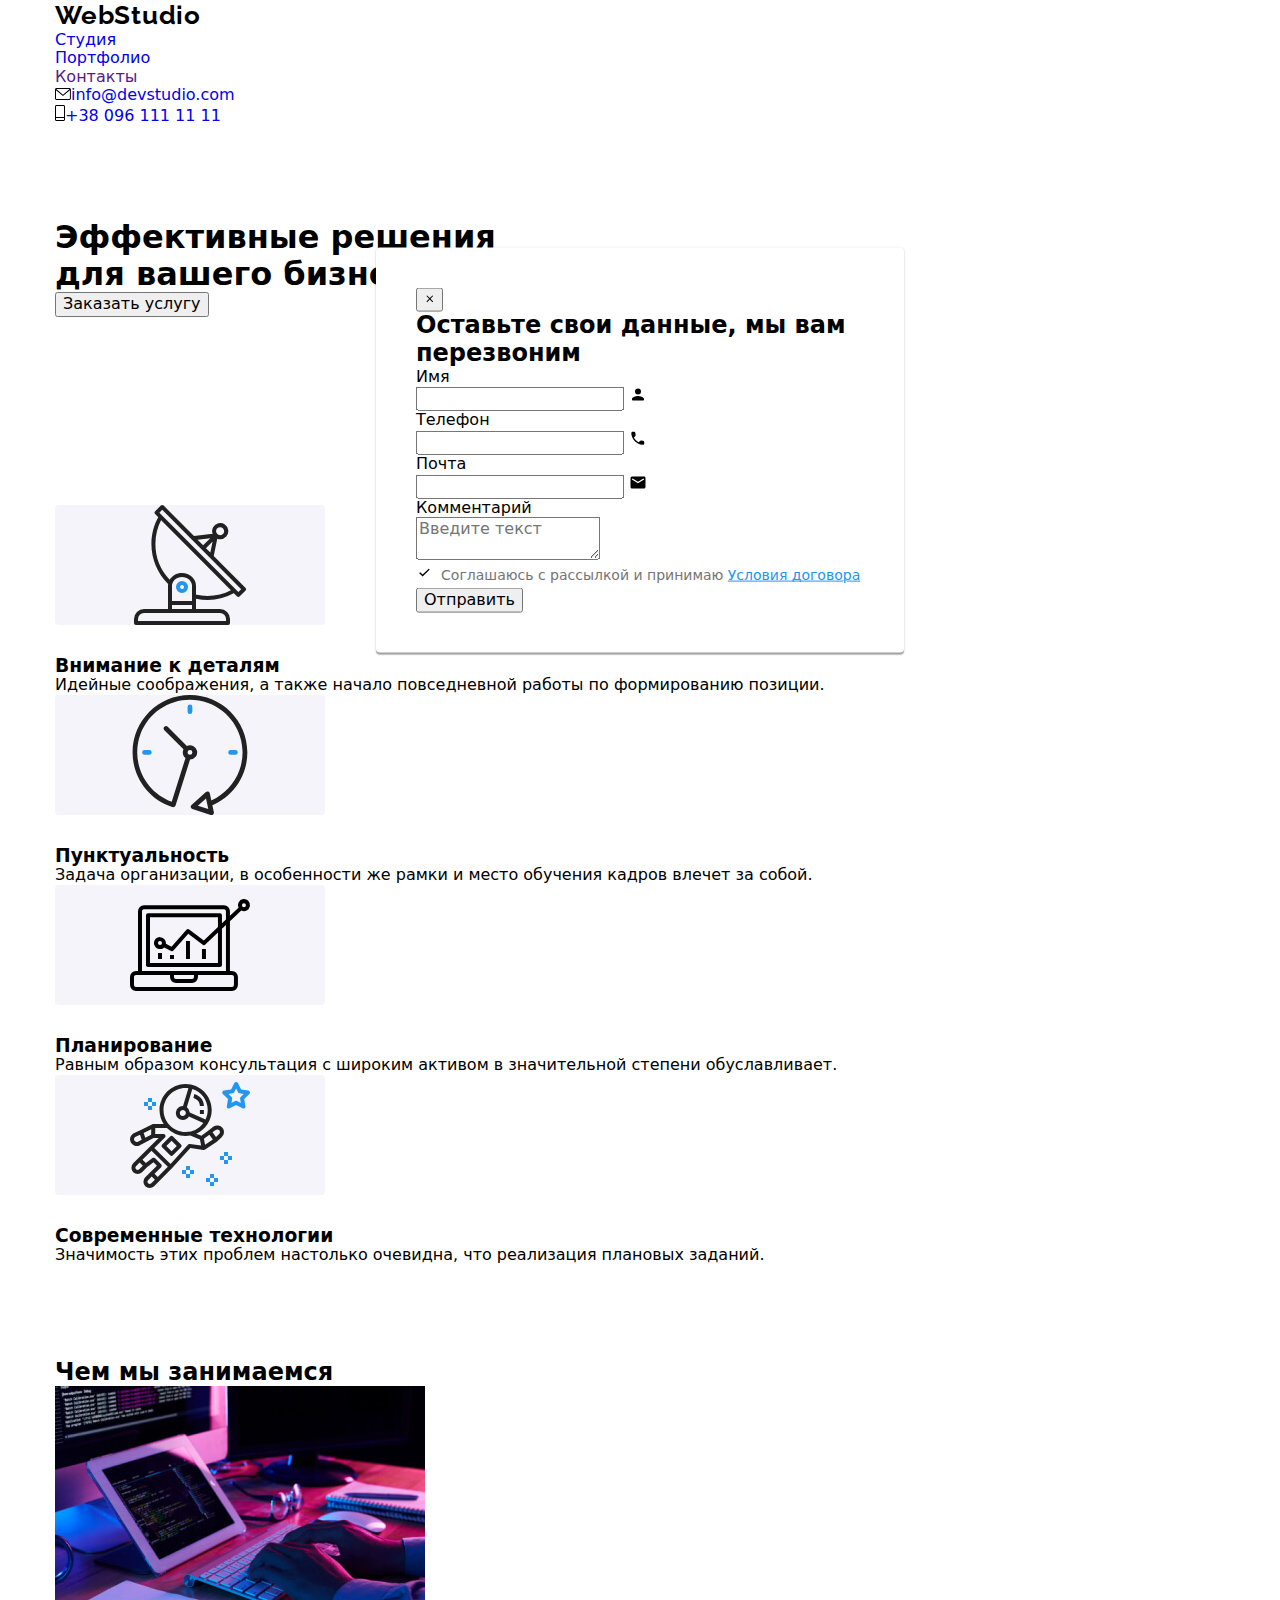
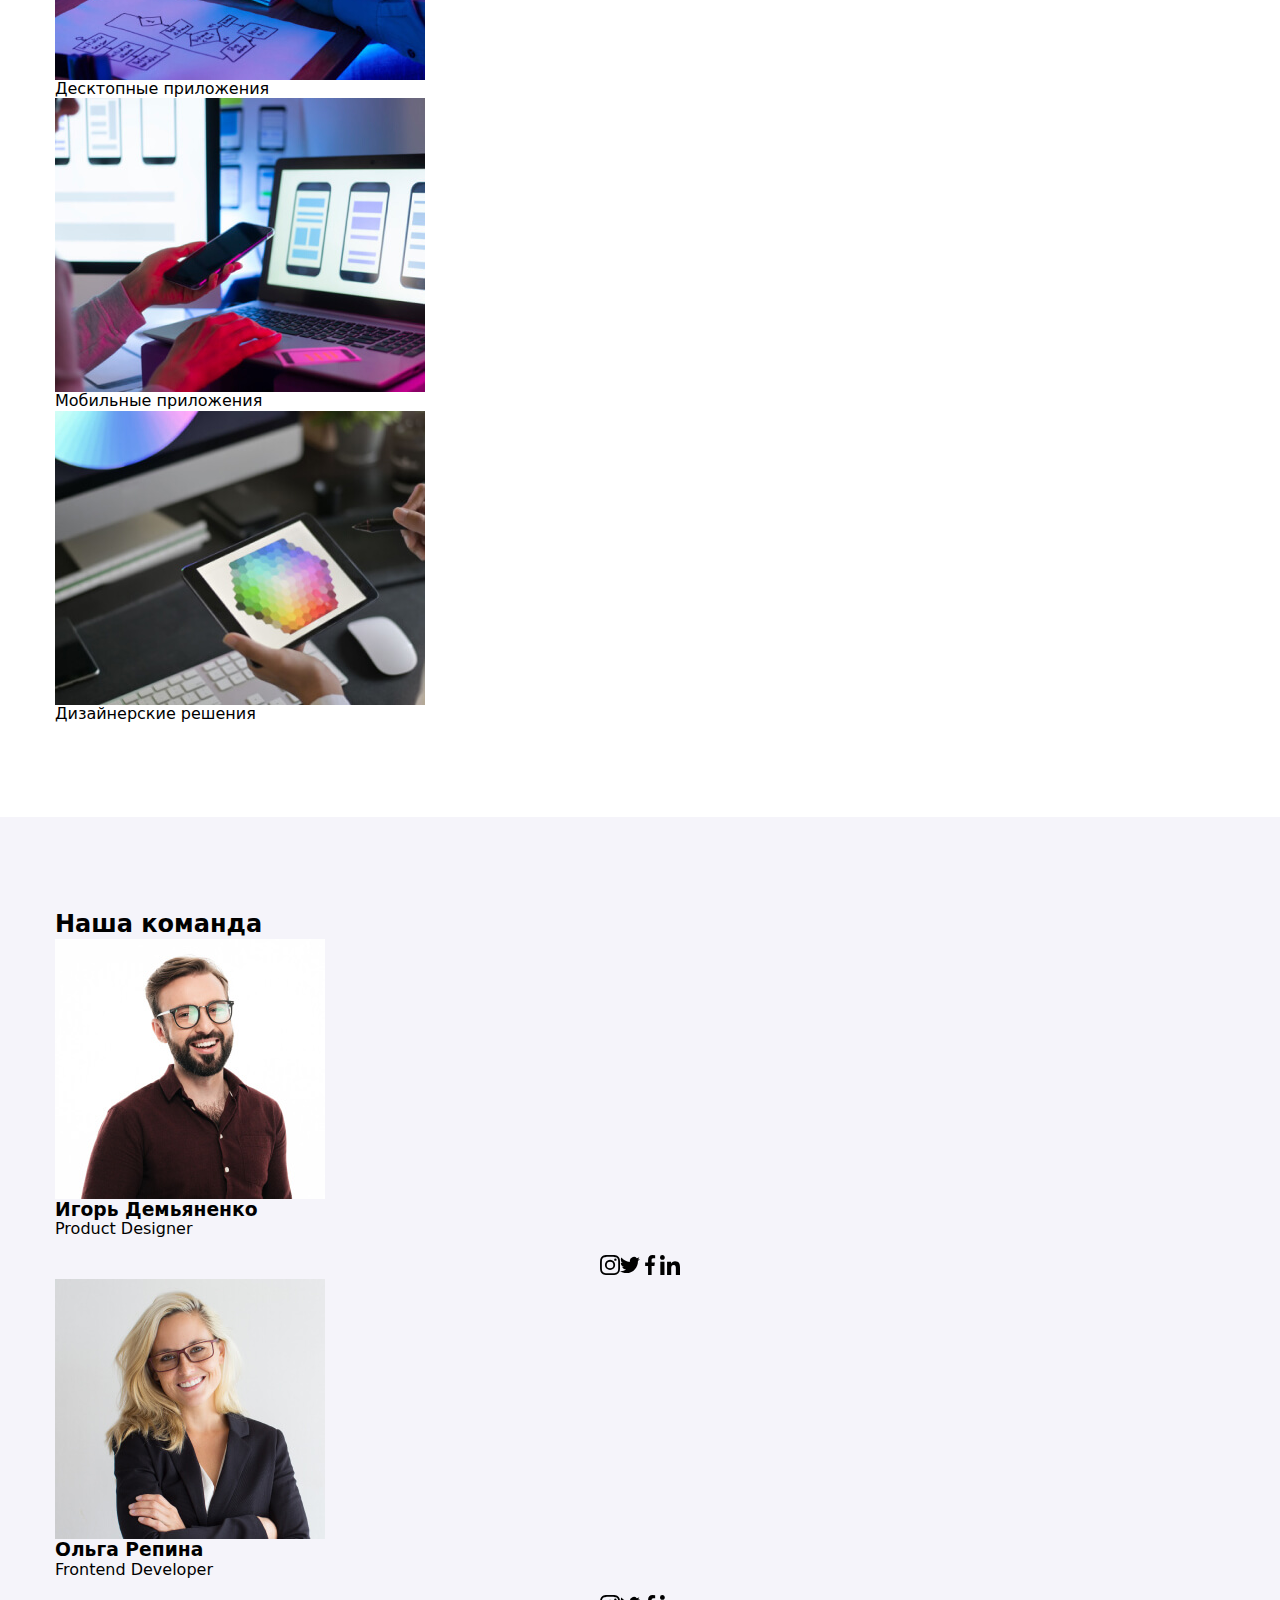
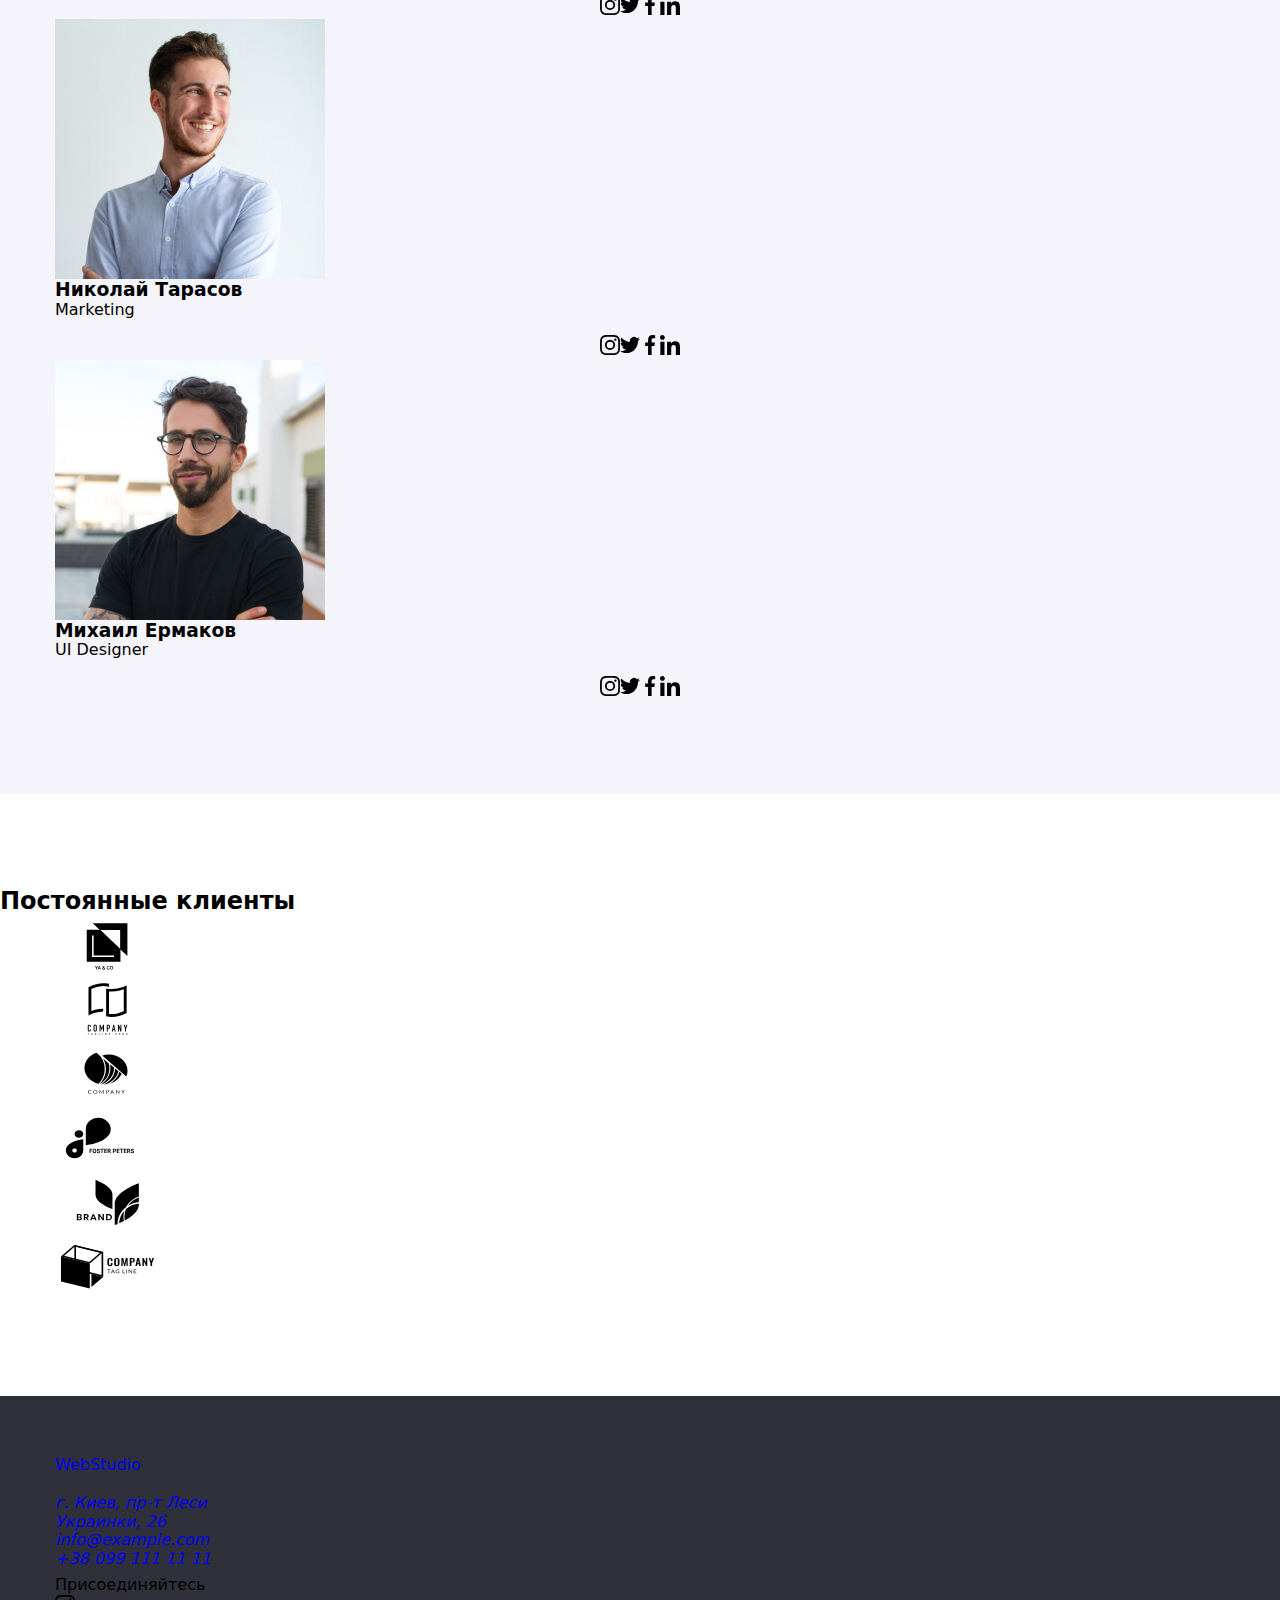
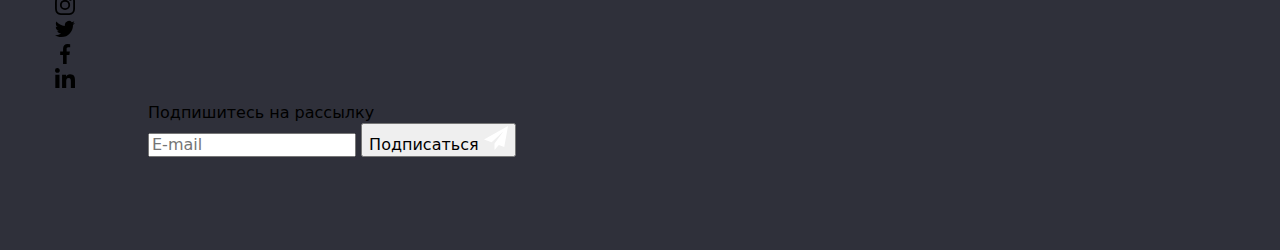
==== commit 0fb4b054: "bem sass" ====
--- a/index.html
+++ b/index.html
@@ -9,6 +9,8 @@
       rel="stylesheet"
       href="https://cdnjs.cloudflare.com/ajax/libs/modern-normalize/1.1.0/modern-normalize.min.css"
     />
+    <link rel="preconnect" href="https://fonts.googleapis.com" />
+    <link rel="preconnect" href="https://fonts.gstatic.com" crossorigin />
     <link
       href="https://fonts.googleapis.com/css2?family=Raleway:wght@700&family=Roboto:wght@400;500;700;900&display=swap"
       rel="stylesheet"
@@ -16,38 +18,40 @@
     <link rel="stylesheet" href="./css/styles.css" />
   </head>
 
-  <body class="page">
+  <body>
     <!-- Header -->
-    <header class="page-header">
-      <div class="container">
-        <nav class="header-nav">
-          <a href="./index.html" class="logo"
-            ><span class="logo-web">Web</span>Studio</a
+    <header class="header">
+      <div class="container header__section">
+        <nav class="header__nav">
+          <a href="./index.html" class="header__logo logo"
+            ><span class="logo__web">Web</span>Studio</a
           >
-          <ul class="site-nav list">
-            <li class="item">
-              <!-- <div class="this-page"> -->
-              <a href="./index.html" class="link current">Студия</a>
-              <!-- </div> -->
-            </li>
-            <li class="item">
-              <a href="./portfolio.html" class="link">Портфолио</a>
-            </li>
-            <li class="item"><a href="" class="link">Контакты</a></li>
+          <ul class="header__menu list">
+            <li class="header__item">
+              <a href="./index.html" class="header__link header__link--current"
+                >Студия</a
+              >
+            </li>
+            <li class="header__item">
+              <a href="./portfolio.html" class="header__link">Портфолио</a>
+            </li>
+            <li class="header__item">
+              <a href="" class="header__link">Контакты</a>
+            </li>
           </ul>
         </nav>
-
-        <ul class="auth-nav list">
-          <li class="item">
-            <a href="mailto:info@devstudio.com" class="link">
-              <svg class="mail-icon" width="16" height="12">
+        <!-- Контакты -->
+        <ul class="header__contact list">
+          <li class="header__item">
+            <a href="mailto:info@devstudio.com" class="header__adress-link">
+              <svg class="header__contact-icon" width="16" height="12">
                 <use href="./images/symbol-defs.svg#icon-mail"></use></svg
               >info@devstudio.com</a
             >
           </li>
-          <li class="item">
-            <a href="tel:+380961111111" class="link"
-              ><svg class="phone-icon" width="10" height="16">
+          <li class="header__item">
+            <a href="tel:+380961111111" class="header__adress-link"
+              ><svg class="header__contact-icon" width="10" height="16">
                 <use href="./images/symbol-defs.svg#icon-phone"></use></svg
               >+38 096 111 11 11</a
             >
@@ -58,13 +62,13 @@
 
     <main>
       <!-- Шапка -->
-      <section class="section-page section">
+      <section class="hero section">
         <div class="container">
-          <h1 class="page-title">
+          <h1 class="hero__title">
             Эффективные решения <br />
             для вашего бизнеса
           </h1>
-          <button type="button" class="btn" data-modal-open>
+          <button type="button" class="hero__button" data-modal-open>
             Заказать услугу
           </button>
         </div>
@@ -73,52 +77,52 @@
       <!-- Особенности -->
       <section class="features section">
         <div class="container">
-          <h2 class="hidden">Особенности</h2>
-          <ul class="features-list">
-            <li class="features-item">
-              <div class="icon">
-                <svg class="features-icon" width="70" height="70">
+          <h2 class="visually-hidden">Особенности</h2>
+          <ul class="features__list">
+            <li class="features__item">
+              <div class="features__icon">
+                <svg class="icon" width="70" height="70">
                   <use href="./images/symbol-defs.svg#icon-antenna"></use>
                 </svg>
               </div>
-              <h3 class="feature-title">Внимание к деталям</h3>
-              <p class="feature-text">
+              <h3 class="features__title">Внимание к деталям</h3>
+              <p class="features__text">
                 Идейные соображения, а также начало повседневной работы по
                 формированию позиции.
               </p>
             </li>
-            <li class="features-item">
-              <div class="icon">
-                <svg class="features-icon" width="70" height="70">
+            <li class="features__item">
+              <div class="features__icon">
+                <svg class="icon" width="70" height="70">
                   <use href="./images/symbol-defs.svg#icon-clock"></use>
                 </svg>
               </div>
-              <h3 class="feature-title">Пунктуальность</h3>
-              <p class="feature-text">
+              <h3 class="features__title">Пунктуальность</h3>
+              <p class="features__text">
                 Задача организации, в особенности же рамки и место обучения
                 кадров влечет за собой.
               </p>
             </li>
-            <li class="features-item">
-              <div class="icon">
-                <svg class="features-icon" width="70" height="70">
+            <li class="features__item">
+              <div class="features__icon">
+                <svg class="icon" width="70" height="70">
                   <use href="./images/symbol-defs.svg#icon-diagram"></use>
                 </svg>
               </div>
-              <h3 class="feature-title">Планирование</h3>
-              <p class="feature-text">
+              <h3 class="features__title">Планирование</h3>
+              <p class="features__text">
                 Равным образом консультация с широким активом в значительной
                 степени обуславливает.
               </p>
             </li>
-            <li class="features-item">
-              <div class="icon">
-                <svg class="features-icon" width="70" height="70">
+            <li class="features__item">
+              <div class="features__icon">
+                <svg class="icon" width="70" height="70">
                   <use href="./images/symbol-defs.svg#icon-astronaut"></use>
                 </svg>
               </div>
-              <h3 class="feature-title">Современные технологии</h3>
-              <p class="feature-text">
+              <h3 class="features__title">Современные технологии</h3>
+              <p class="features__text">
                 Значимость этих проблем настолько очевидна, что реализация
                 плановых заданий.
               </p>
@@ -130,38 +134,38 @@
       <!-- Чем мы занимаемся -->
       <section class="work section">
         <div class="container">
-          <h2 class="section-title">Чем мы занимаемся</h2>
-          <ul class="work-list">
-            <li class="work-item">
+          <h2 class="work__title">Чем мы занимаемся</h2>
+          <ul class="work__list">
+            <li class="work__item">
               <img
                 src="./images/box1.jpg"
                 alt="пишем код"
                 width="370"
                 height="294"
               />
-              <div class="work-text">
+              <div class="work__text">
                 <p>Десктопные приложения</p>
               </div>
             </li>
-            <li class="work-item">
+            <li class="work__item">
               <img
                 src="./images/box2.jpg"
                 alt="сидим в телефоне"
                 width="370"
                 height="294"
               />
-              <div class="work-text">
+              <div class="work__text">
                 <p>Мобильные приложения</p>
               </div>
             </li>
-            <li class="work-item">
+            <li class="work__item">
               <img
                 src="./images/box3.jpg"
                 alt="рисуем"
                 width="370"
                 height="294"
               />
-              <div class="work-text">
+              <div class="work__text">
                 <p>Дизайнерские решения</p>
               </div>
             </li>
@@ -172,45 +176,45 @@
       <!-- Наша команда -->
       <section class="team section">
         <div class="container">
-          <h2 class="section-title">Наша команда</h2>
-          <ul class="team-list">
-            <li class="team-item">
+          <h2 class="team__title">Наша команда</h2>
+          <ul class="team__list">
+            <li class="team__item">
               <img
                 src="./images/igor.jpg"
                 alt="Игорь Демьяненко"
                 width="270"
                 height="260"
               />
-              <h3 class="team-title">Игорь Демьяненко</h3>
-              <p class="team-text">Product Designer</p>
+              <h3 class="team__worker">Игорь Демьяненко</h3>
+              <p class="team__position">Product Designer</p>
               <ul class="social-links">
-                <li class="social-network">
-                  <a class="social-network-link" href=""
-                    ><svg class="social-icon" width="20" height="20">
+                <li class="social-links__item">
+                  <a class="social-links__link" href=""
+                    ><svg class="social-links__icon" width="20" height="20">
                       <use
                         href="./images/symbol-defs.svg#icon-instagram"
                       ></use></svg
                   ></a>
                 </li>
-                <li class="social-network">
-                  <a class="social-network-link" href=""
-                    ><svg class="social-icon" width="20" height="20">
+                <li class="social-links__item">
+                  <a class="social-links__link" href=""
+                    ><svg class="social-links__icon" width="20" height="20">
                       <use
                         href="./images/symbol-defs.svg#icon-twitter"
                       ></use></svg
                   ></a>
                 </li>
-                <li class="social-network">
-                  <a class="social-network-link" href=""
-                    ><svg class="social-icon" width="20" height="20">
+                <li class="social-links__item">
+                  <a class="social-links__link" href=""
+                    ><svg class="social-links__icon" width="20" height="20">
                       <use
                         href="./images/symbol-defs.svg#icon-facebook"
                       ></use></svg
                   ></a>
                 </li>
-                <li class="social-network">
-                  <a class="social-network-link" href=""
-                    ><svg class="social-icon" width="20" height="20">
+                <li class="social-links__item">
+                  <a class="social-links__link" href=""
+                    ><svg class="social-links__icon" width="20" height="20">
                       <use
                         href="./images/symbol-defs.svg#icon-linkedin"
                       ></use></svg
@@ -218,43 +222,43 @@
                 </li>
               </ul>
             </li>
-            <li class="team-item">
+            <li class="team__item">
               <img
                 src="./images/olga.jpg"
                 alt="Ольга Репина"
                 width="270"
                 height="260"
               />
-              <h3 class="team-title">Ольга Репина</h3>
-              <p class="team-text">Frontend Developer</p>
+              <h3 class="team__worker">Ольга Репина</h3>
+              <p class="team__position">Frontend Developer</p>
               <ul class="social-links">
-                <li class="social-network">
-                  <a class="social-network-link" href=""
-                    ><svg class="social-icon" width="20" height="20">
+                <li class="social-links__item">
+                  <a class="social-links__link" href=""
+                    ><svg class="social-links__icon" width="20" height="20">
                       <use
                         href="./images/symbol-defs.svg#icon-instagram"
                       ></use></svg
                   ></a>
                 </li>
-                <li class="social-network">
-                  <a class="social-network-link" href=""
-                    ><svg class="social-icon" width="20" height="20">
+                <li class="social-links__item">
+                  <a class="social-links__link" href=""
+                    ><svg class="social-links__icon" width="20" height="20">
                       <use
                         href="./images/symbol-defs.svg#icon-twitter"
                       ></use></svg
                   ></a>
                 </li>
-                <li class="social-network">
-                  <a class="social-network-link" href=""
-                    ><svg class="social-icon" width="20" height="20">
+                <li class="social-links__item">
+                  <a class="social-links__link" href=""
+                    ><svg class="social-links__icon" width="20" height="20">
                       <use
                         href="./images/symbol-defs.svg#icon-facebook"
                       ></use></svg
                   ></a>
                 </li>
-                <li class="social-network">
-                  <a class="social-network-link" href=""
-                    ><svg class="social-icon" width="20" height="20">
+                <li class="social-links__item">
+                  <a class="social-links__link" href=""
+                    ><svg class="social-links__icon" width="20" height="20">
                       <use
                         href="./images/symbol-defs.svg#icon-linkedin"
                       ></use></svg
@@ -262,43 +266,43 @@
                 </li>
               </ul>
             </li>
-            <li class="team-item">
+            <li class="team__item">
               <img
                 src="./images/nikolay.jpg"
                 alt="Николай Тарасов"
                 width="270"
                 height="260"
               />
-              <h3 class="team-title">Николай Тарасов</h3>
-              <p class="team-text">Marketing</p>
+              <h3 class="team__worker">Николай Тарасов</h3>
+              <p class="team__position">Marketing</p>
               <ul class="social-links">
-                <li class="social-network">
-                  <a class="social-network-link" href=""
-                    ><svg class="social-icon" width="20" height="20">
+                <li class="social-links__item">
+                  <a class="social-links__link" href=""
+                    ><svg class="social-links__icon" width="20" height="20">
                       <use
                         href="./images/symbol-defs.svg#icon-instagram"
                       ></use></svg
                   ></a>
                 </li>
-                <li class="social-network">
-                  <a class="social-network-link" href=""
-                    ><svg class="social-icon" width="20" height="20">
+                <li class="social-links__item">
+                  <a class="social-links__link" href=""
+                    ><svg class="social-links__icon" width="20" height="20">
                       <use
                         href="./images/symbol-defs.svg#icon-twitter"
                       ></use></svg
                   ></a>
                 </li>
-                <li class="social-network">
-                  <a class="social-network-link" href=""
-                    ><svg class="social-icon" width="20" height="20">
+                <li class="social-links__item">
+                  <a class="social-links__link" href=""
+                    ><svg class="social-links__icon" width="20" height="20">
                       <use
                         href="./images/symbol-defs.svg#icon-facebook"
                       ></use></svg
                   ></a>
                 </li>
-                <li class="social-network">
-                  <a class="social-network-link" href=""
-                    ><svg class="social-icon" width="20" height="20">
+                <li class="social-links__item">
+                  <a class="social-links__link" href=""
+                    ><svg class="social-links__icon" width="20" height="20">
                       <use
                         href="./images/symbol-defs.svg#icon-linkedin"
                       ></use></svg
@@ -306,43 +310,43 @@
                 </li>
               </ul>
             </li>
-            <li class="team-item">
+            <li class="team__item">
               <img
                 src="./images/mihail.jpg"
                 alt="Михаил Ермаков"
                 width="270"
                 height="260"
               />
-              <h3 class="team-title">Михаил Ермаков</h3>
-              <p class="team-text">UI Designer</p>
+              <h3 class="team__worker">Михаил Ермаков</h3>
+              <p class="team__position">UI Designer</p>
               <ul class="social-links">
-                <li class="social-network">
-                  <a class="social-network-link" href=""
-                    ><svg class="social-icon" width="20" height="20">
+                <li class="social-links__item">
+                  <a class="social-links__link" href=""
+                    ><svg class="social-links__icon" width="20" height="20">
                       <use
                         href="./images/symbol-defs.svg#icon-instagram"
                       ></use></svg
                   ></a>
                 </li>
-                <li class="social-network">
-                  <a class="social-network-link" href=""
-                    ><svg class="social-icon" width="20" height="20">
+                <li class="social-links__item">
+                  <a class="social-links__link" href=""
+                    ><svg class="social-links__icon" width="20" height="20">
                       <use
                         href="./images/symbol-defs.svg#icon-twitter"
                       ></use></svg
                   ></a>
                 </li>
-                <li class="social-network">
-                  <a class="social-network-link" href=""
-                    ><svg class="social-icon" width="20" height="20">
+                <li class="social-links__item">
+                  <a class="social-links__link" href=""
+                    ><svg class="social-links__icon" width="20" height="20">
                       <use
                         href="./images/symbol-defs.svg#icon-facebook"
                       ></use></svg
                   ></a>
                 </li>
-                <li class="social-network">
-                  <a class="social-network-link" href=""
-                    ><svg class="social-icon" width="20" height="20">
+                <li class="social-links__item">
+                  <a class="social-links__link" href=""
+                    ><svg class="social-links__icon" width="20" height="20">
                       <use
                         href="./images/symbol-defs.svg#icon-linkedin"
                       ></use></svg
@@ -355,43 +359,43 @@
       </section>
 
       <!-- Постоянные клиенты -->
-      <section class="client-section section">
-        <h2 class="client-title">Постоянные клиенты</h2>
+      <section class="clients section">
+        <h2 class="clients__title">Постоянные клиенты</h2>
         <div class="container">
-          <ul class="client-list">
-            <li class="client-item">
-              <a class="client-link" href=""
-                ><svg class="client-icon" width="106" height="60">
+          <ul class="clients__list">
+            <li class="clients__item">
+              <a class="clients__link" href=""
+                ><svg class="clients__icon" width="106" height="60">
                   <use href="./images/symbol-defs.svg#icon-company1"></use></svg
               ></a>
             </li>
-            <li class="client-item">
-              <a class="client-link" href=""
-                ><svg class="client-icon" width="106" height="60">
+            <li class="clients__item">
+              <a class="clients__link" href=""
+                ><svg class="clients__icon" width="106" height="60">
                   <use href="./images/symbol-defs.svg#icon-company2"></use></svg
               ></a>
             </li>
-            <li class="client-item">
-              <a class="client-link" href=""
-                ><svg class="client-icon" width="106" height="60">
+            <li class="clients__item">
+              <a class="clients__link" href=""
+                ><svg class="clients__icon" width="106" height="60">
                   <use href="./images/symbol-defs.svg#icon-company3"></use></svg
               ></a>
             </li>
-            <li class="client-item">
-              <a class="client-link" href=""
-                ><svg class="client-icon" width="106" height="60">
+            <li class="clients__item">
+              <a class="clients__link" href=""
+                ><svg class="clients__icon" width="106" height="60">
                   <use href="./images/symbol-defs.svg#icon-company4"></use></svg
               ></a>
             </li>
-            <li class="client-item">
-              <a class="client-link" href=""
-                ><svg class="client-icon" width="106" height="60">
+            <li class="clients__item">
+              <a class="clients__link" href=""
+                ><svg class="clients__icon" width="106" height="60">
                   <use href="./images/symbol-defs.svg#icon-company5"></use></svg
               ></a>
             </li>
-            <li class="client-item">
-              <a class="client-link" href=""
-                ><svg class="client-icon" width="106" height="60">
+            <li class="clients__item">
+              <a class="clients__link" href=""
+                ><svg class="clients__icon" width="106" height="60">
                   <use href="./images/symbol-defs.svg#icon-company6"></use></svg
               ></a>
             </li>
@@ -403,28 +407,28 @@
     <!-- Подвал -->
     <footer class="footer">
       <div class="container">
-        <div class="footer-adress">
-          <div class="footer-adress-flex">
-            <a href="./index.html" class="footer-logo"
-              ><span class="footer-web">Web</span>Studio</a
+        <div class="footer__adress">
+          <div class="footer__adress-flex">
+            <a href="./index.html" class="footer__logo"
+              ><span class="footer__logo-web">Web</span>Studio</a
             >
             <address>
               <ul class="adress list">
-                <li class="footer-item">
+                <li class="adress__item">
                   <a
                     href="https://goo.gl/maps/uQ3FQytNNfjHDWSS6"
-                    class="adress-link"
+                    class="adress__link"
                     target="_blank"
                     >г. Киев, пр-т Леси Украинки, 26</a
                   >
                 </li>
-                <li class="footer-item">
-                  <a href="mailto:info@example.com" class="contact-link"
+                <li class="adress__item">
+                  <a href="mailto:info@example.com" class="adress__contact-link"
                     >info@example.com
                   </a>
                 </li>
-                <li class="footer-item">
-                  <a href="tel:+380991111111" class="contact-link"
+                <li class="adress__item">
+                  <a href="tel:+380991111111" class="adress__contact-link"
                     >+38 099 111 11 11</a
                   >
                 </li>
@@ -432,36 +436,36 @@
             </address>
           </div>
           <!-- Соцсети -->
-          <div class="footer-social-network">
-            <p class="footer-social-text">Присоединяйтесь</p>
-            <ul class="footer-social-list">
-              <li class="footer-social-item">
-                <a class="footer-social-link" href=""
-                  ><svg class="footer-social-icon" width="20" height="20">
+          <div class="social-section">
+            <p class="social-section__text">Присоединяйтесь</p>
+            <ul class="social-section__list">
+              <li class="social-section__item">
+                <a class="social-section__link" href=""
+                  ><svg class="social-section__icon" width="20" height="20">
                     <use
                       href="./images/symbol-defs.svg#icon-instagram"
                     ></use></svg
                 ></a>
               </li>
-              <li class="footer-social-item">
-                <a class="footer-social-link" href=""
-                  ><svg class="footer-social-icon" width="20" height="20">
+              <li class="social-section__item">
+                <a class="social-section__link" href=""
+                  ><svg class="social-section__icon" width="20" height="20">
                     <use
                       href="./images/symbol-defs.svg#icon-twitter"
                     ></use></svg
                 ></a>
               </li>
-              <li class="footer-social-item">
-                <a class="footer-social-link" href=""
-                  ><svg class="footer-social-icon" width="20" height="20">
+              <li class="social-section__item">
+                <a class="social-section__link" href=""
+                  ><svg class="social-section__icon" width="20" height="20">
                     <use
                       href="./images/symbol-defs.svg#icon-facebook"
                     ></use></svg
                 ></a>
               </li>
-              <li class="footer-social-item">
-                <a class="footer-social-link" href=""
-                  ><svg class="footer-social-icon" width="20" height="20">
+              <li class="social-section__item">
+                <a class="social-section__link" href=""
+                  ><svg class="social-section__icon" width="20" height="20">
                     <use
                       href="./images/symbol-defs.svg#icon-linkedin"
                     ></use></svg
@@ -471,19 +475,19 @@
           </div>
           <!-- Подписка -->
           <div class="footer-subscription">
-            <p class="footer-subscription-text">Подпишитесь на рассылку</p>
-            <form class="footer-subscription-form" name="subscription_form">
+            <p class="footer-subscription__text">Подпишитесь на рассылку</p>
+            <form class="footer-subscription__form" name="subscription_form">
               <label>
                 <input
-                  class="footer-subscription-email"
+                  class="footer-subscription__input"
                   type="email"
                   name="email"
                   placeholder="E-mail"
                 />
               </label>
-              <button class="footer-subscription-btn button" type="submit">
+              <button class="footer-subscription__button button" type="submit">
                 Подписаться
-                <svg class="icon-subscribe" width="24" height="24">
+                <svg class="footer-subscription__icon" width="24" height="24">
                   <use
                     href="./images/modalka-icons.svg#icon-icon-subscribe"
                   ></use>
@@ -495,76 +499,75 @@
       </div>
     </footer>
     <!-- Модальное окно -->
-    <div class="backdrop is-hidden" data-modal>
-      <div class="modal">
-        <button type="button" class="modal-btn" data-modal-close>
-          <svg class="close-button" width="11" height="11">
+    <div class="modal is-hidden" data-modal>
+      <div class="modal__box">
+        <button type="button" class="modal__button" data-modal-close>
+          <svg class="modal__icon" width="11" height="11">
             <use href="./images/symbol-defs-modal.svg#icon-modal-close"></use>
           </svg>
         </button>
         <!-- Контент модального окна -->
-        <div class="modal-content">
-          <h2 class="modal-content-title">
-            Оставьте свои данные, мы вам перезвоним
-          </h2>
-          <form class="form-modal" name="signup_form">
-            <label class="form-label">
-              <span class="form-title">Имя</span>
-              <div class="form-field">
-                <input class="form-input" type="text" name="name" />
-                <svg class="icon-input" width="18" height="18">
-                  <use href="./images/modalka-icons.svg#icon-person"></use>
-                </svg>
-              </div>
-            </label>
-            <label class="form-label">
-              <span class="form-title">Телефон</span>
-              <div class="form-field">
-                <input class="form-input" type="tel" name="phone" />
-                <svg class="icon-input" width="18" height="18">
-                  <use href="./images/modalka-icons.svg#icon-telephone"></use>
-                </svg>
-              </div>
-            </label>
-            <label class="form-label">
-              <span class="form-title">Почта</span>
-              <div class="form-field">
-                <input class="form-input" type="email" name="email" />
-                <svg class="icon-input" width="18" height="18">
-                  <use href="./images/modalka-icons.svg#icon-email"></use>
-                </svg>
-              </div>
-            </label>
-            <label class="form-label comment">
-              <span class="form-title">Комментарий</span>
-              <div class="form-field">
-                <textarea
-                  class="form-input textarea"
-                  name="comment"
-                  placeholder="Введите текст"
-                ></textarea>
-              </div>
-            </label>
-            <label class="form-accept accept">
-              <input
-                class="checkbox visually-hidden"
-                type="checkbox"
-                name="accept"
-              />
-              <span class="fake">
-                <svg class="checkbox-icon" width="16" height="15">
-                  <use href="./images/modalka-icons.svg#icon-icon-check"></use>
-                </svg>
-              </span>
-
-              <span class="agreement-form"
-                >Соглашаюсь с рассылкой и принимаю
-                <a class="agreement-link" href="">Условия договора</a></span
-              >
-            </label>
-            <button class="form-button button" type="submit">Отправить</button>
-          </form>
-        </div>
+        <!-- <div class="form"> -->
+        <h2 class="modal__title">Оставьте свои данные, мы вам перезвоним</h2>
+        <form class="form" name="signup_form">
+          <label class="form__label">
+            <span class="form__title">Имя</span>
+            <div class="form__field">
+              <input class="form__input" type="text" name="name" />
+              <svg class="form__icon" width="18" height="18">
+                <use href="./images/modalka-icons.svg#icon-person"></use>
+              </svg>
+            </div>
+          </label>
+          <label class="form__label">
+            <span class="form__title">Телефон</span>
+            <div class="form__field">
+              <input class="form__input" type="tel" name="phone" />
+              <svg class="form__icon" width="18" height="18">
+                <use href="./images/modalka-icons.svg#icon-telephone"></use>
+              </svg>
+            </div>
+          </label>
+          <label class="form__label">
+            <span class="form__title">Почта</span>
+            <div class="form__field">
+              <input class="form__input" type="email" name="email" />
+              <svg class="form__icon" width="18" height="18">
+                <use href="./images/modalka-icons.svg#icon-email"></use>
+              </svg>
+            </div>
+          </label>
+          <label class="form__label--comment">
+            <span class="form__title">Комментарий</span>
+            <div class="form__field">
+              <textarea
+                class="form__input--textarea"
+                name="comment"
+                placeholder="Введите текст"
+              ></textarea>
+            </div>
+          </label>
+
+          <label class="form__accept">
+            <input
+              class="form__checkbox visually-hidden"
+              type="checkbox"
+              name="accept"
+            />
+            <span class="form__checkbox-fake">
+              <svg class="form__checkbox-icon" width="16" height="15">
+                <use href="./images/modalka-icons.svg#icon-icon-check"></use>
+              </svg>
+            </span>
+
+            <span class="agreement-form"
+              >Соглашаюсь с рассылкой и принимаю
+              <a class="agreement-link" href="">Условия договора</a></span
+            >
+          </label>
+          <button class="form__button button" type="submit">Отправить</button>
+        </form>
+        <!-- </div> -->
       </div>
     </div>
 
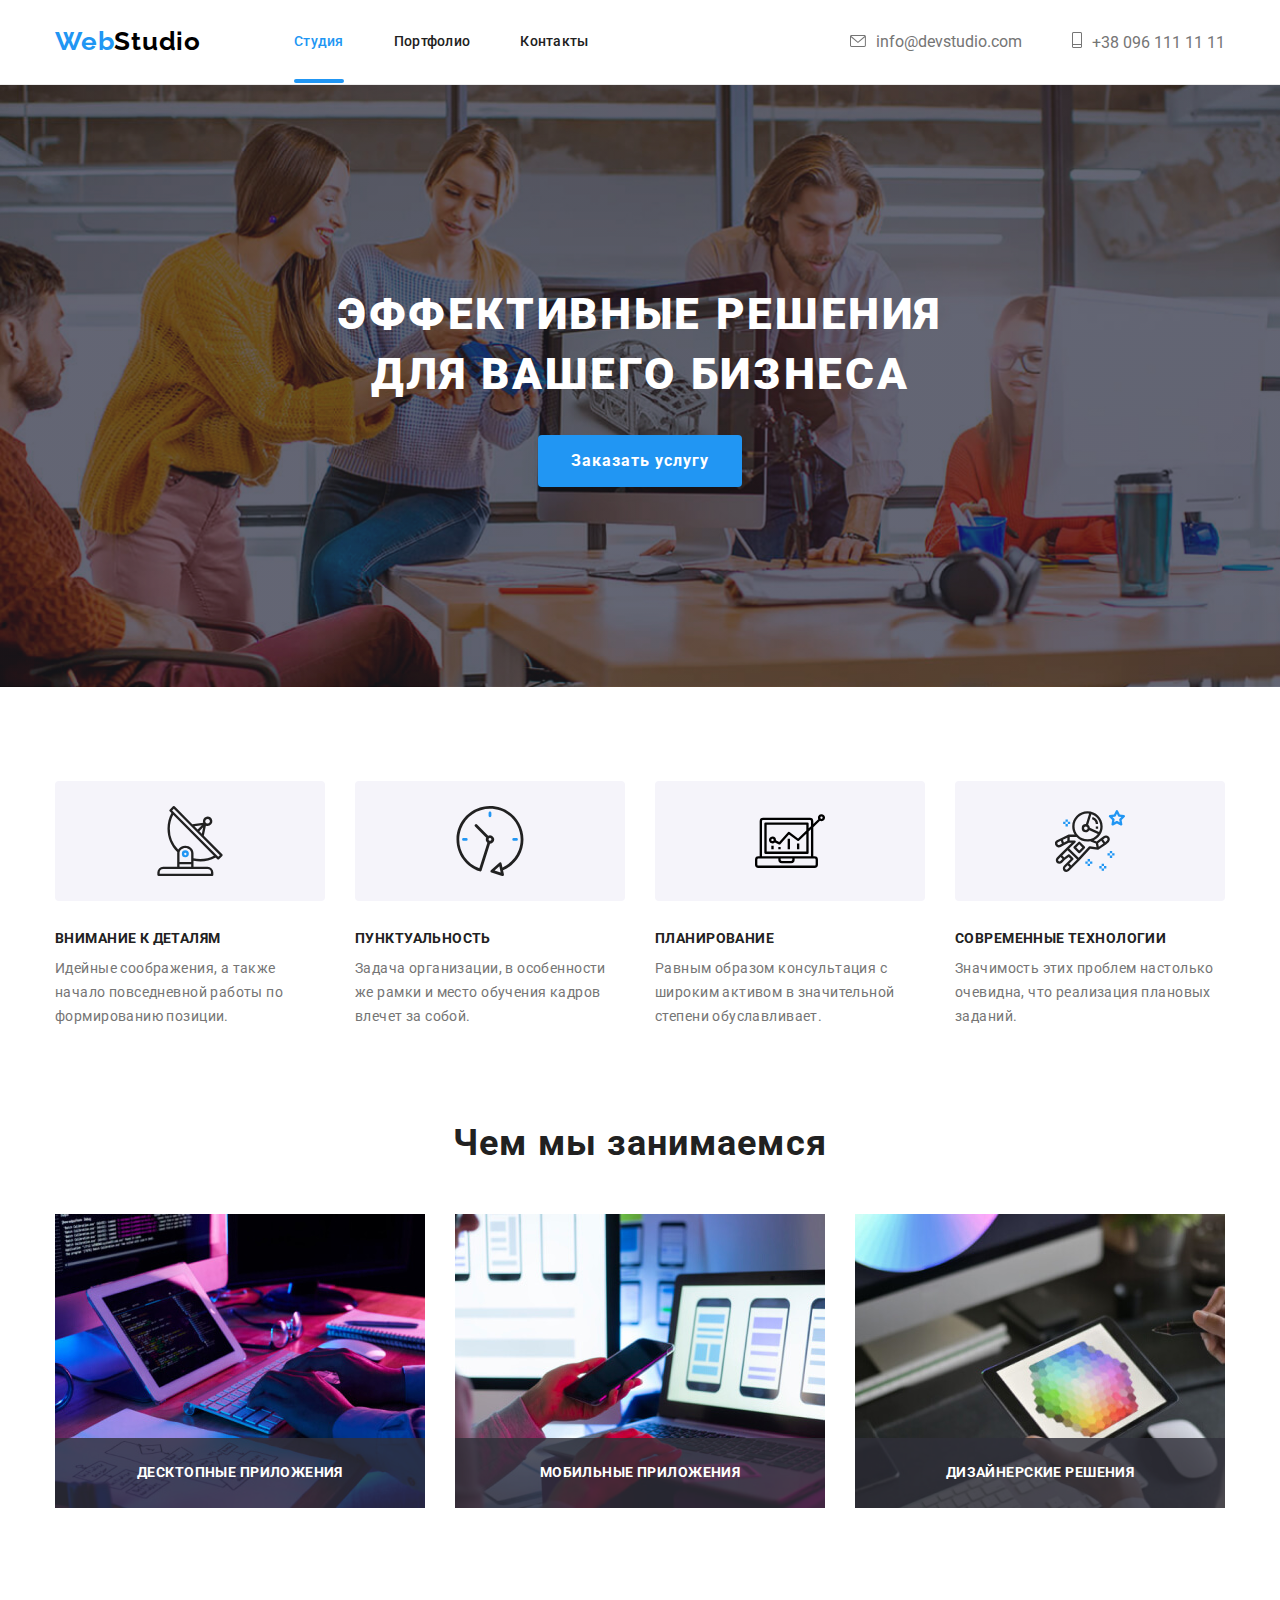
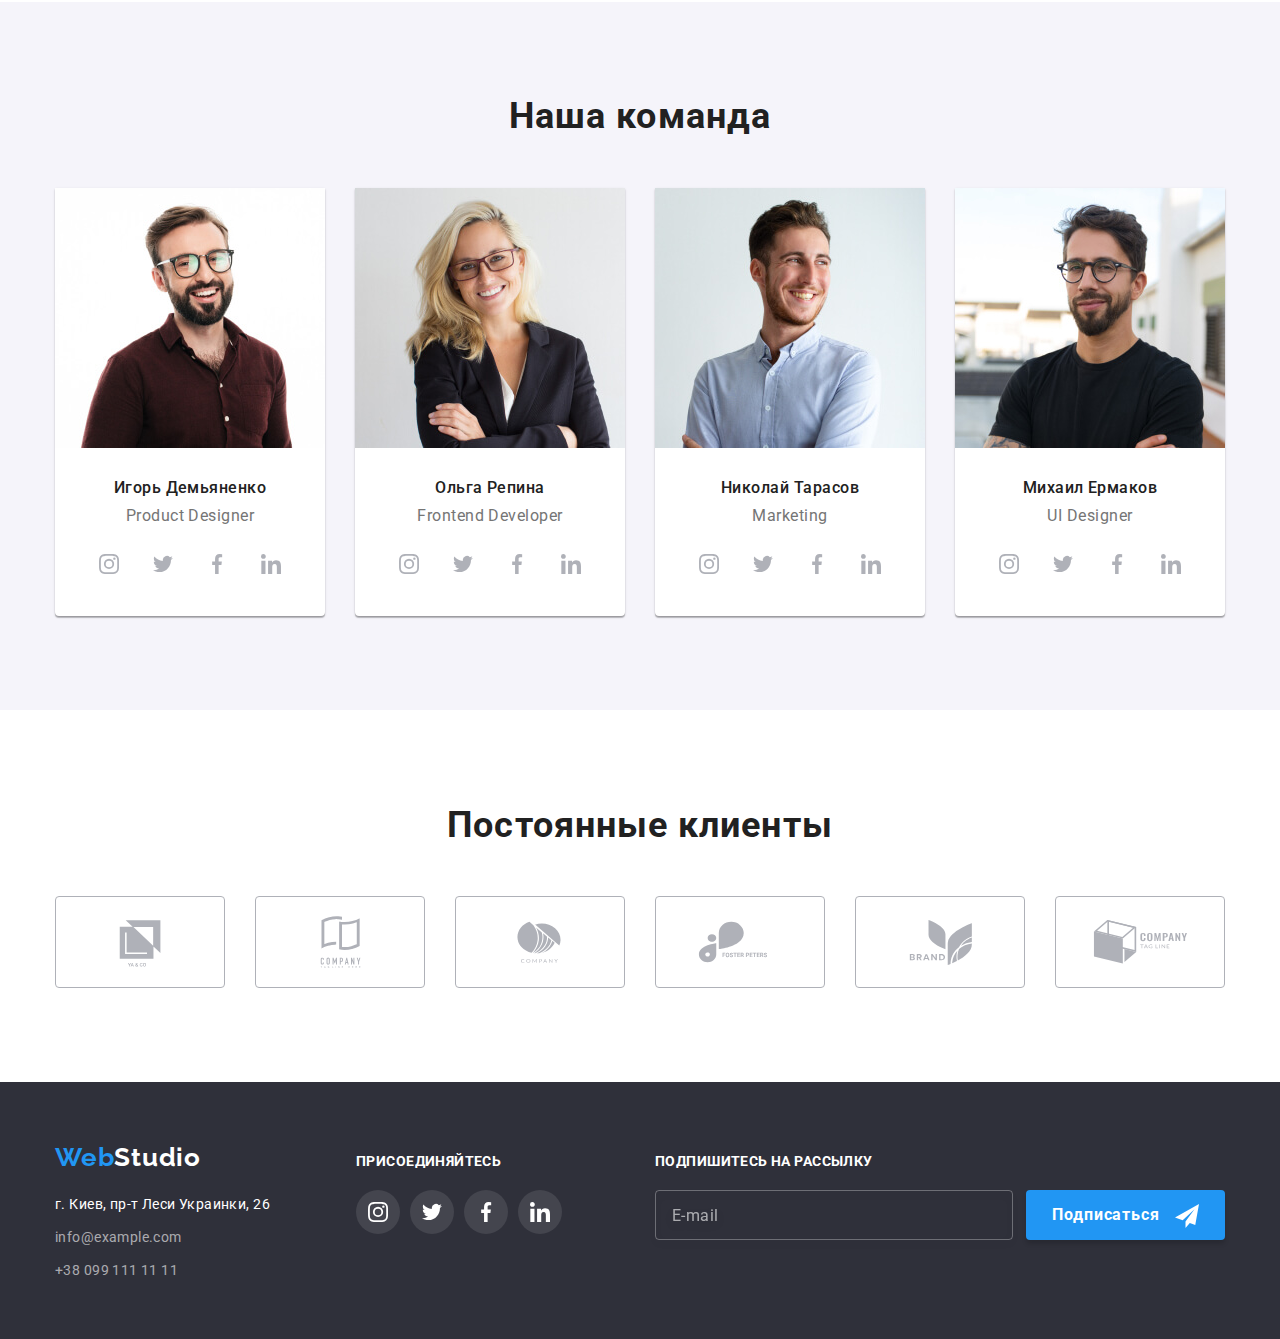
==== commit ef2a38f1: "final sass" ====
--- a/index.html
+++ b/index.html
@@ -15,7 +15,7 @@
       href="https://fonts.googleapis.com/css2?family=Raleway:wght@700&family=Roboto:wght@400;500;700;900&display=swap"
       rel="stylesheet"
     />
-    <link rel="stylesheet" href="./css/styles.css" />
+    <link rel="stylesheet" href="./css/main.min.css" />
   </head>
 
   <body>
@@ -24,7 +24,7 @@
       <div class="container header__section">
         <nav class="header__nav">
           <a href="./index.html" class="header__logo logo"
-            ><span class="logo__web">Web</span>Studio</a
+            ><span class="header__logo-web">Web</span>Studio</a
           >
           <ul class="header__menu list">
             <li class="header__item">
@@ -413,22 +413,22 @@
               ><span class="footer__logo-web">Web</span>Studio</a
             >
             <address>
-              <ul class="adress list">
-                <li class="adress__item">
+              <ul class="footer__adress-list list">
+                <li class="footer__item">
                   <a
                     href="https://goo.gl/maps/uQ3FQytNNfjHDWSS6"
-                    class="adress__link"
+                    class="footer__link"
                     target="_blank"
                     >г. Киев, пр-т Леси Украинки, 26</a
                   >
                 </li>
-                <li class="adress__item">
-                  <a href="mailto:info@example.com" class="adress__contact-link"
+                <li class="footer__item">
+                  <a href="mailto:info@example.com" class="footer__contact-link"
                     >info@example.com
                   </a>
                 </li>
-                <li class="adress__item">
-                  <a href="tel:+380991111111" class="adress__contact-link"
+                <li class="footer__item">
+                  <a href="tel:+380991111111" class="footer__contact-link"
                     >+38 099 111 11 11</a
                   >
                 </li>
@@ -541,7 +541,7 @@
             <span class="form__title">Комментарий</span>
             <div class="form__field">
               <textarea
-                class="form__input--textarea"
+                class="form__input form__textarea"
                 name="comment"
                 placeholder="Введите текст"
               ></textarea>
--- a/css/main.min.css
+++ b/css/main.min.css
@@ -0,0 +1 @@
+:root{--primery-text-color: #212121;--title-text-color: #757575;--accent-text: #2196f3;--primary-white-color: #ffffff;--secondary-bc-color: #2f303a;--bc-color-team-and-filter: #f5f4fa;--border-color: #eeeeee;--border-bottom-header-color: #ececec;--contact-link-footer: rgba(255, 255, 255, 0.6);--color-web-studio: #000000;--btn-focus-bc: #188ce8;--link-color: #afb1b8}h1,h2,h3,h4,h5,h6,ul,p{padding:0;margin:0}ul{list-style:none}img{display:block;max-width:100%;height:auto}a{text-decoration:none}body{font-family:"Roboto",sans-serif;background-color:var(--primary-white-color);color:var(--primery-text-color)}.visually-hidden{position:absolute;white-space:nowrap;width:1px;height:1px;overflow:hidden;border:0;padding:0;clip:rect(0 0 0 0);clip-path:inset(50%);margin:-1px}.container{width:1200px;padding-left:15px;padding-right:15px;margin-left:auto;margin-right:auto}.list{list-style:none}.section{padding-top:94px;padding-bottom:94px}button{font-family:inherit;cursor:pointer}.is-hidden{visibility:hidden;opacity:0;pointer-events:none}.portfolio{background-color:var(--primary-white-color)}.portfolio__filters{display:flex;justify-content:center;margin-bottom:50px}.portfolio__item:not(:last-child){margin-right:8px}.portfolio__button{padding:6px 22px;display:inline-block;min-width:73px;border-radius:4px;border:none;font-family:"Roboto",sans-serif;font-weight:500;font-size:16px;line-height:1.63;letter-spacing:.03em;background-color:var(--bc-color-team-and-filter);color:var(--primery-text-color);transition:background-color 250ms cubic-bezier(0.4, 0, 0.2, 1),color 250ms cubic-bezier(0.4, 0, 0.2, 1),box-shadow 250ms cubic-bezier(0.4, 0, 0.2, 1)}.portfolio__button:hover,.portfolio__button:focus{background-color:var(--accent-text);color:var(--primary-white-color)}.portfolio-work{display:flex;flex-wrap:wrap}.portfolio-work__item:not(:nth-child(3n)){margin-right:30px}.portfolio-work__item:not(:nth-last-child(-n+3)){margin-bottom:30px}.portfolio-work__item:focus,.portfolio-work__item:hover{box-shadow:0px 1px 1px rgba(0,0,0,.12),0px 4px 4px rgba(0,0,0,.06),1px 4px 6px rgba(0,0,0,.16);color:var(--color-web-studio)}.portfolio-work__link{color:inherit}.portfolio-work__title{margin-bottom:4px;font-weight:700;font-size:18px;line-height:2;letter-spacing:.06em;color:var(--primery-text-color)}.portfolio-work__border{padding:20px 24px;border:1px solid var(--border-color);border-top:0}.portfolio-work__text{font-weight:400;font-size:16px;line-height:1.87;letter-spacing:.03em;color:var(--title-text-color)}.portfolio-work__description{position:relative;overflow:hidden}.portfolio-work__overlay{position:absolute;display:inline-block;content:"";width:100%;height:100%;top:0;left:0;background-color:rgba(33,150,243,.9);transform:translateY(100%);transition:transform 250ms cubic-bezier(0.4, 0, 0.2, 1)}.portfolio-work__overlay-text{position:absolute;top:0;left:0;padding:63px 24px;font-weight:400;font-size:18px;line-height:1.56;letter-spacing:.03em;color:var(--primary-white-color);transition:transform 250ms cubic-bezier(0.4, 0, 0.2, 1)}.portfolio-work__item:hover .portfolio-work__overlay{transform:translateY(0)}.header{border-bottom:1px solid var(--border-bottom-header-color)}.header__section{display:flex;justify-content:space-between}.header__logo{padding-top:24px;padding-bottom:25px;margin-right:93px;align-items:center;font-family:"Raleway";font-weight:700;font-size:26px;line-height:1.19;letter-spacing:.03em;color:var(--color-web-studio);text-decoration:none;text-align:center}.header__logo-web{color:var(--accent-text)}.header__link{font-weight:500;font-size:14px;line-height:1.14;letter-spacing:.02em;text-decoration:none;color:var(--primery-text-color)}.header__link--current,.header__link:hover,.header__link:focus{color:var(--accent-text);fill:var(--accent-text)}.header__link--current::after{display:block;content:"";position:absolute;background-color:var(--accent-text);bottom:-1px;left:0px;width:100%;height:4px;border-radius:2px}.header__menu{display:flex}.header__item{position:relative}.header__adress-link{color:var(--title-text-color);fill:var(--title-text-color)}.header__contact{margin-left:auto}.header__adress-link:hover,.header__adress-link:focus{color:var(--accent-text);fill:var(--accent-text)}.header__nav,.header__contact{display:flex;align-items:center}.header__link,.header__adress-link{display:block;padding-top:32px;padding-bottom:32px;transition:color 250ms cubic-bezier(0.4, 0, 0.2, 1)}.header__menu .header__item:not(:last-child),.header__contact .header__item:not(:last-child){margin-right:50px}.header__contact-icon{margin-right:10px;content:"";height:100%;background-size:contain;align-items:center;justify-content:center}.hero{min-height:600px;padding-top:200px;padding-bottom:200px;margin-left:auto;margin-right:auto;display:flex;align-items:center;background-image:linear-gradient(rgba(47, 48, 58, 0.4), rgba(47, 48, 58, 0.4)),url("../images/hero.jpg");background-size:cover;background-repeat:no-repeat;background-position:center;background-color:var(--secondary-bc-color);text-align:center}.hero__title{margin-bottom:30px;margin-left:auto;margin-right:auto;max-width:696px;font-weight:900;font-size:44px;line-height:1.36;text-align:center;letter-spacing:.06em;text-transform:uppercase;color:var(--primary-white-color)}.hero__button{padding:10px 32px;display:inline-block;border:1px solid rgba(0,0,0,0);border-radius:4px;align-items:center;font-weight:700;font-size:16px;line-height:1.87;text-align:center;letter-spacing:.06em;color:var(--primary-white-color);background-color:var(--accent-text);box-shadow:0px 4px 4px rgba(0,0,0,.15);transition:background-color 250ms cubic-bezier(0.4, 0, 0.2, 1),color 250ms cubic-bezier(0.4, 0, 0.2, 1),box-shadow 250ms cubic-bezier(0.4, 0, 0.2, 1)}.hero__button:hover,.hero__button:focus{background-color:var(--btn-focus-bc);color:var(--primary-white-color)}.features{padding-bottom:0}.features__list{display:flex}.features__item{max-width:270px}.features__item:not(:last-child){margin-right:30px}.features__title{margin-bottom:10px;font-weight:700;font-size:14px;line-height:1.14;letter-spacing:.03em;text-transform:uppercase;color:var(--primery-text-color)}.features__text{font-weight:400;font-size:14px;line-height:1.71;letter-spacing:.03em;color:var(--title-text-color)}.features__icon{display:flex;align-items:center;justify-content:center;width:270px;height:120px;background-color:var(--bc-color-team-and-filter);margin-bottom:30px;border-radius:4px}.work{align-items:center}.work__list{display:flex;justify-content:space-around}.work__item:not(:last-child){margin-right:30px}.work__title{margin-bottom:50px;font-weight:700;font-size:36px;line-height:1.16;text-align:center;letter-spacing:.03em;color:var(--primery-text-color)}.work__item{position:relative}.work__text{position:absolute;display:flex;align-items:center;justify-content:center;padding-top:27px;padding-bottom:27px;left:0;bottom:0;width:100%;height:70px;font-weight:700;font-size:14px;line-height:1.14;text-align:center;letter-spacing:.03em;text-transform:uppercase;color:var(--primary-white-color);background:rgba(47,48,58,.8)}.team{background-color:var(--bc-color-team-and-filter)}.team__title{margin-bottom:50px;font-weight:700;font-size:36px;line-height:1.16;text-align:center;letter-spacing:.03em;color:var(--primery-text-color)}.team__list{display:flex}.team__item:not(:last-child){margin-right:30px}.team__item{padding-bottom:30px;background-color:var(--primary-white-color);box-shadow:0px 1px 3px rgba(0,0,0,.12),0px 1px 1px rgba(0,0,0,.14),0px 2px 1px rgba(0,0,0,.2);border-radius:0px 0px 4px 4px}.team__worker{margin-top:30px;margin-bottom:10px;font-weight:500;font-size:16px;line-height:1.19;text-align:center;letter-spacing:.03em;color:var(--primery-text-color)}.team__position{font-weight:400;font-size:16px;line-height:1.18;text-align:center;letter-spacing:.03em;color:var(--title-text-color)}.social-links{display:flex;justify-content:center;margin-top:16px}.social-links__item{width:44px;height:44px}.social-links__icon{display:block;fill:currentColor}.social-links__item:not(:last-child){margin-right:10px}.social-links__link{display:flex;width:44px;height:44px;border-radius:50%;height:100%;background-color:var(--primary-white-color);color:var(--link-color);justify-content:center;align-items:center;transition:background-color 250ms cubic-bezier(0.4, 0, 0.2, 1),fill 250ms cubic-bezier(0.4, 0, 0.2, 1)}.social-links__link:hover,.social-links__link:focus{background-color:var(--accent-text);color:var(--primary-white-color)}.clients__title{margin-bottom:50px;font-weight:700;font-size:36px;line-height:1.17;text-align:center;letter-spacing:.03em;color:var(--primery-text-color)}.clients__list{display:flex;justify-content:space-between;align-items:center}.clients__item{width:170px;height:92px}.clients__item:not(:last-child){margin-right:30px}.clients__link{padding:16px 32px;display:block;width:170px;height:92px;color:var(--link-color);border:1px solid var(--link-color);border-radius:4px;transition:background-color 250ms cubic-bezier(0.4, 0, 0.2, 1),fill 250ms cubic-bezier(0.4, 0, 0.2, 1),border 250ms cubic-bezier(0.4, 0, 0.2, 1)}.clients__link:hover,.clients__link:focus{color:var(--accent-text);border-color:var(--accent-text)}.clients__icon{fill:currentColor}.footer{display:block;padding-top:60px;padding-bottom:60px;background-color:var(--secondary-bc-color)}.footer__item:not(:last-child){margin-bottom:9px}.footer__adress{display:flex}.footer__adress-list{margin-top:20px;width:231px;height:82px;display:inline-block;padding:0}.footer__logo{font-family:"Raleway";font-style:normal;font-weight:700;font-size:26px;line-height:1.19;letter-spacing:.03em;color:var(--primary-white-color);text-decoration:none}.footer__logo-web{color:var(--accent-text)}.footer__link{font-style:normal;font-weight:400;font-size:14px;line-height:1.7;letter-spacing:.03em;color:var(--primary-white-color);text-decoration:none;transition:color 250ms cubic-bezier(0.4, 0, 0.2, 1)}.footer__link:hover,.footer__link:focus{color:var(--accent-text)}.footer__contact-link{font-style:normal;font-weight:400;font-size:14px;line-height:1.71;letter-spacing:.03em;color:var(--contact-link-footer);text-decoration:none;transition:color 250ms cubic-bezier(0.4, 0, 0.2, 1)}.footer__contact-link:hover,.footer__contact-link:focus{color:var(--accent-text)}.social-section{width:206px;height:80px;margin-top:12px;margin-left:70px}.social-section__text{margin-bottom:20px;font-weight:700;font-size:14px;line-height:1.14;letter-spacing:.03em;text-transform:uppercase;color:var(--primary-white-color)}.social-section__list{display:flex;padding:0;margin-top:0;list-style:none;justify-content:center;align-items:center}.social-section__item{width:44px;height:44px}.social-section__link{display:flex;width:44px;height:44px;border-radius:50%;height:100%;background-color:rgba(255,255,255,.1);color:var(--primary-white-color);justify-content:center;align-items:center}.social-section__icon{fill:currentColor}.social-section__link:hover,.social-section__link:focus{background-color:var(--accent-text)}.social-section__item:not(:last-child){margin-right:10px}.footer-subscription{margin-left:93px;margin-top:12px;width:570px;height:86px}.footer-subscription__text{margin-bottom:20px;font-weight:700;font-size:14px;line-height:1.14;letter-spacing:.03em;text-transform:uppercase;color:var(--primary-white-color)}.footer-subscription__form{display:flex}.footer-subscription__input{width:358px;height:50px;color:var(--primary-white-color);background-color:rgba(0,0,0,0);padding:15px 16px;margin-right:13px;border:1px solid rgba(255,255,255,.3);filter:drop-shadow(0px 4px 4px rgba(0, 0, 0, 0.15));border-radius:4px}.footer-subscription__input::placeholder{font-size:16px;line-height:1.25;letter-spacing:.03em;color:rgba(255,255,255,.6)}.footer-subscription__button{border:none;background:var(--accent-text);box-shadow:0px 4px 4px rgba(0,0,0,.15);border-radius:4px;transition:background-color 250ms cubic-bezier(0.4, 0, 0.2, 1);width:200px;height:50px;font-weight:700;font-size:16px;line-height:1.87;align-items:center;text-align:center;letter-spacing:.06em;color:var(--primary-white-color)}.footer-subscription__button:hover,.footer-subscription__button:focus{background-color:var(--btn-focus-bc)}.footer-subscription__icon{margin-left:10px;vertical-align:middle;fill:var(--primary-white-color)}.modal{position:fixed;width:100vw;height:100vh;background-color:rgba(0,0,0,.2);visibility:visible;top:0;left:0;transform:scale(1);transition:opacity 250ms cubic-bezier(0.4, 0, 0.2, 1),visibility 250ms cubic-bezier(0.4, 0, 0.2, 1)}.modal__box{position:absolute;left:50%;top:50%;transform:translate(-50%, -50%) scale(1);max-width:528px;max-height:581px;padding:40px;background-color:var(--primary-white-color);box-shadow:0px 1px 3px rgba(0,0,0,.12),0px 1px 1px rgba(0,0,0,.14),0px 2px 1px rgba(0,0,0,.2);border-radius:4px;transition:opacity 250ms cubic-bezier(0.4, 0, 0.2, 1),transform 250ms cubic-bezier(0.4, 0, 0.2, 1)}.modal__button{position:absolute;display:flex;width:30px;height:30px;align-items:center;justify-content:center;border:1px solid rgba(0,0,0,.1);border-radius:50%;padding:0;background-color:rgba(0,0,0,0);right:8px;top:8px;cursor:pointer}.modal__icon{display:block;width:18px;height:18px}.modal__icon:hover,.modal__icon:focus{fill:var(--accent-text)}.modal__title{font-weight:700;font-size:20px;line-height:1.15;text-align:center;letter-spacing:.03em;color:var(--primery-text-color);margin-bottom:12px}.form{display:flex;flex-direction:column}.form__title{display:block;margin-bottom:4px;font-weight:400;font-size:12px;line-height:1.16;letter-spacing:.01em;color:var(--title-text-color)}.form__label{position:relative;display:block;margin-bottom:10px;font-size:14px}.form__label--comment{margin-bottom:20px}.form__field{position:relative}.form__input{width:100%;height:40px;color:inherit;border:1px solid rgba(33,33,33,.2);border-radius:4px;outline:none;padding-left:42px}.form__input:hover,.form__input:focus{border-color:var(--accent-text)}.form__input:hover+.form__icon,.form__input:focus+.form__icon{fill:var(--accent-text)}.form__icon{position:absolute;top:50%;left:12px;transform:translateY(-50%);fill:var(--primery-text-color)}.form__textarea{min-height:120px;padding:12px 16px;resize:none}.form__textarea::placeholder{font-weight:400;font-size:12px;line-height:1.16;letter-spacing:.01em;color:rgba(117,117,117,.5)}.form .agreement-form{font-weight:400;font-size:14px;line-height:1.71;color:var(--title-text-color);margin-left:4px}.form__accept{position:relative;display:block;margin-left:15px}.form .agreement-link{font-weight:400;font-size:14px;line-height:1.71;color:var(--accent-text);text-decoration:underline}.form__button{display:flex;align-items:center;justify-content:center;width:200px;height:50px;background-color:var(--accent-text);box-shadow:0px 4px 4px rgba(0,0,0,.15);border-radius:4px;border:1px solid rgba(0,0,0,0);margin:0 auto;padding:10px 55px;font-weight:700;font-size:16px;line-height:1.87;align-items:center;text-align:center;letter-spacing:.06em;color:var(--primary-white-color);margin-top:30px;transition:background-color 250ms cubic-bezier(0.4, 0, 0.2, 1)}.form__button:hover,.form__button:focus{background-color:var(--btn-focus-bc)}.form__checkbox-fake{display:inline-flex;width:16px;height:15px;background-color:var(--primary-white-color);border:2px solid var(--color-web-studio);border-radius:2px;justify-content:center;align-items:center;transition:background-color 250ms cubic-bezier(0.4, 0, 0.2, 1),border 250ms cubic-bezier(0.4, 0, 0.2, 1)}.form__checkbox:checked+.form__checkbox-fake{background-color:var(--accent-text);border:2px solid var(--accent-text)}.form__checkbox-icon{fill:var(--primary-white-color);border-radius:2px;transition:background-color 250ms cubic-bezier(0.4, 0, 0.2, 1),fill 250ms cubic-bezier(0.4, 0, 0.2, 1)}.form__checkbox:checked+.form__checkbox-icon{background-color:var(--accent-text);border-color:var(--accent-text);fill:var(--primary-white-color);border-width:2px}/*# sourceMappingURL=main.min.css.map */